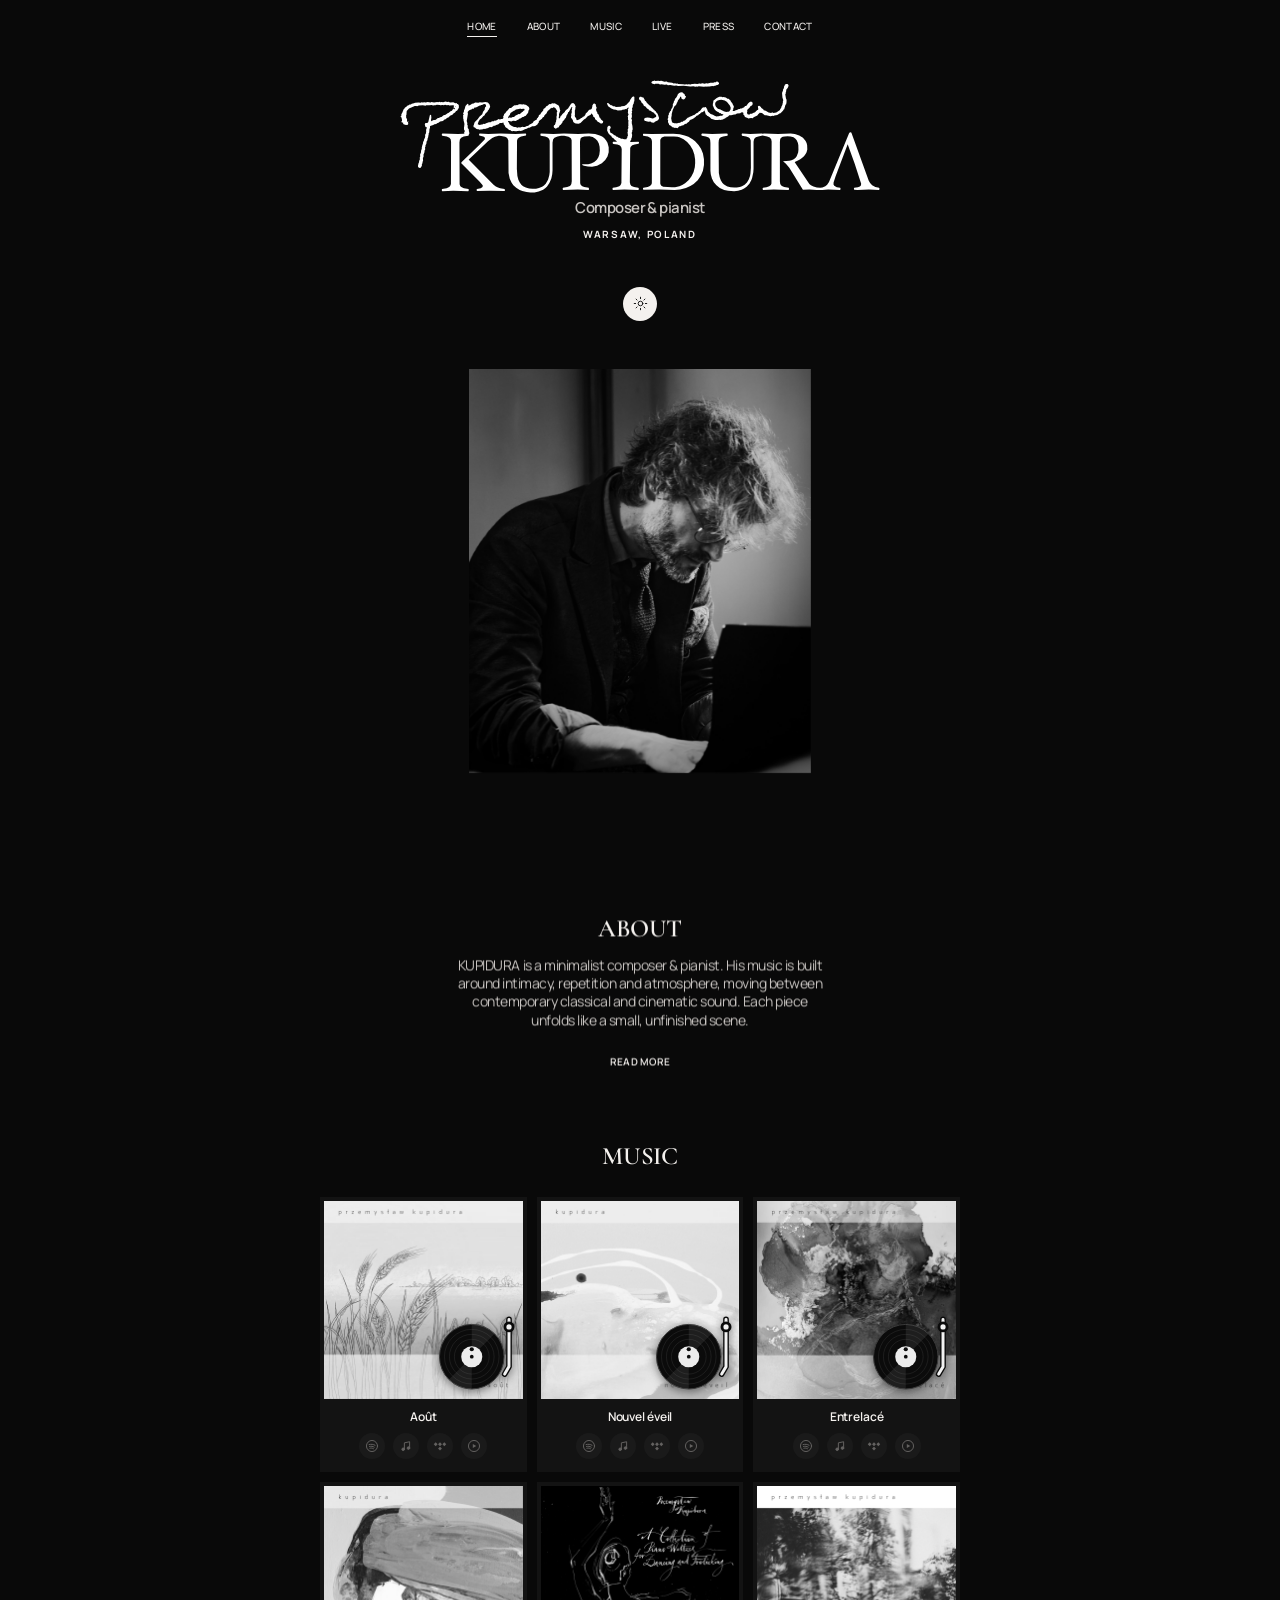
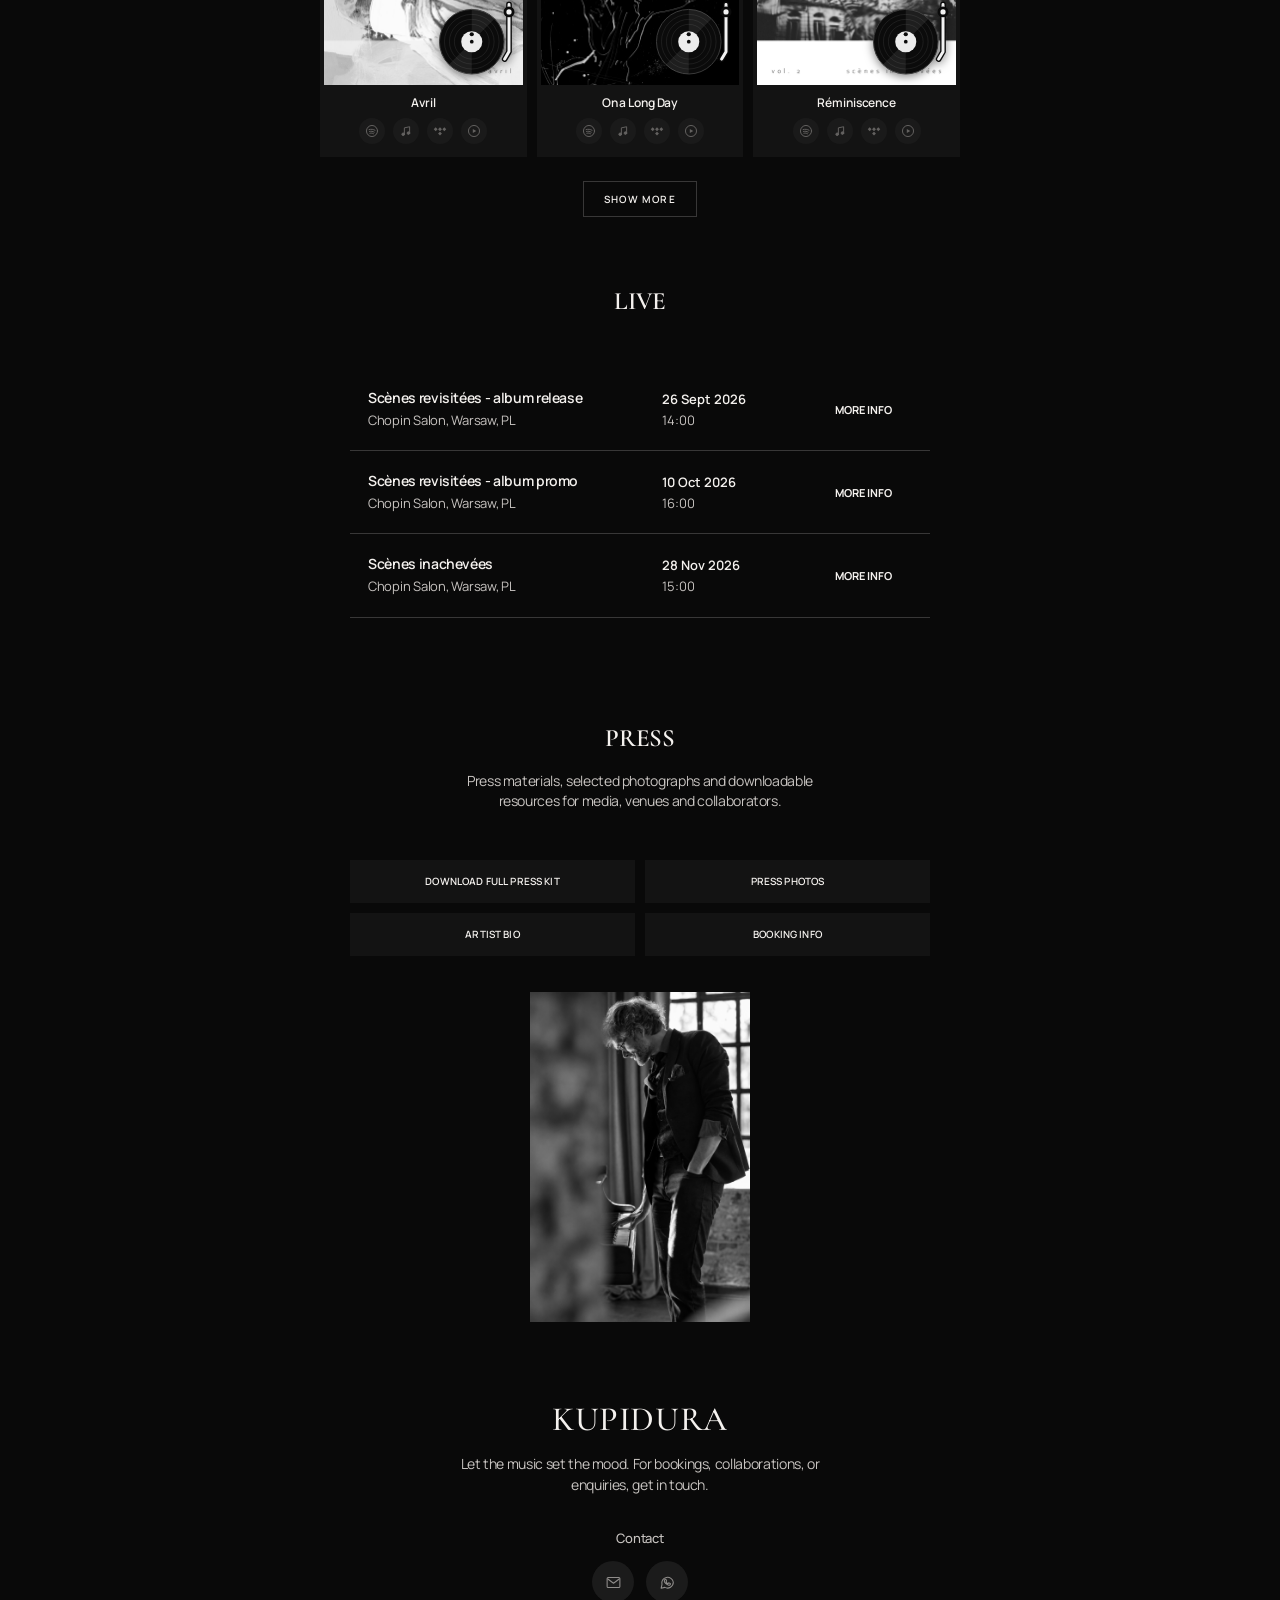
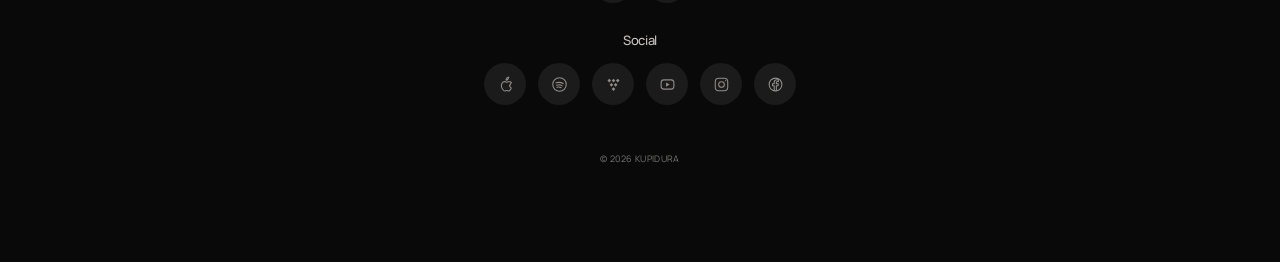
==== index.html @ c1d8cf8a "Update index.html" ====
<!doctype html>
<html lang="en" data-theme="dark">
  <head>
    <meta charset="utf-8">
    <meta name="viewport" content="width=device-width, initial-scale=1">
    <meta name="theme-color" content="#090909">
    <meta name="description" content="Przemysław Kupidura — composer and pianist based in Warsaw, Poland.">
    <title>KUPIDURA — Composer &amp; Pianist</title>
    <link rel="preconnect" href="https://fonts.googleapis.com">
    <link rel="preconnect" href="https://fonts.gstatic.com" crossorigin>
    <link href="https://fonts.googleapis.com/css2?family=Cormorant+Garamond:wght@400;500;600&family=Manrope:wght@300;400;500;600;700&display=swap" rel="stylesheet">
    <script>
      document.documentElement.classList.add("js");
      try {
        var savedTheme = localStorage.getItem("kupidura-theme");
        if (savedTheme === "light" || savedTheme === "dark") {
          document.documentElement.dataset.theme = savedTheme;
        }
      } catch (error) {}
    </script>
    <link rel="stylesheet" href="styles.css">
    <script src="script.js" defer></script>
  </head>
  <body>
    <a class="skip-link" href="#main">Skip to content</a>

    <header class="site-header">
      <nav class="main-nav" aria-label="Main navigation">
        <a class="nav-link" href="#home" aria-current="page">HOME</a>
        <a class="nav-link" href="about.html">ABOUT</a>
        <a class="nav-link" href="#music">MUSIC</a>
        <a class="nav-link" href="#live">LIVE</a>
        <a class="nav-link" href="#press">PRESS</a>
        <a class="nav-link" href="#contact">CONTACT</a>
      </nav>
    </header>

    <main id="main">
      <section class="hero" id="home" aria-labelledby="hero-title">
        <div class="hero-copy" data-scroll-motion="text">
          <h1 class="hero-wordmark" id="hero-title">
            <img src="assets/kupidura-logo.svg" alt="Przemysław Kupidura" width="1991" height="471">
          </h1>
          <p class="hero-role">Composer &amp; pianist</p>
          <p class="hero-location">WARSAW, POLAND</p>
        </div>

        <button class="theme-toggle" type="button" aria-label="Switch to light mode" data-scroll-motion="text">
          <span class="theme-icon" aria-hidden="true"></span>
        </button>

        <figure class="hero-photo" data-scroll-motion="photo">
          <img
            src="assets/kupidura-hero.jpg"
            alt="Przemysław Kupidura playing the piano"
            width="2711"
            height="4000"
            fetchpriority="high"
          >
        </figure>
      </section>

      <section class="about" id="about" aria-labelledby="about-title">
        <div class="about-copy" data-reveal data-scroll-motion="text">
          <h2 id="about-title">ABOUT</h2>
          <p class="about-summary">
            KUPIDURA is a minimalist composer &amp; pianist. His music is built around intimacy,
            repetition and atmosphere, moving between contemporary classical and cinematic sound.
            Each piece unfolds like a small, unfinished scene.
          </p>
          <a class="read-more" href="about.html">READ MORE</a>
        </div>
      </section>

      <section class="music" id="music" aria-labelledby="music-title">
        <div class="music-copy" data-reveal>
          <h2 id="music-title">MUSIC</h2>
          <ul class="track-grid" id="music-track-grid">
          <li class="track" data-audio="assets/music/aout.mp3">
            <button class="track-main" type="button" aria-label="Play: Août">
              <span class="track-cover">
                <img src="assets/music/covers/aout.jpg" alt="" width="800" height="800" loading="lazy" decoding="async">
                <span class="vinyl" aria-hidden="true"></span>
              </span>
              <span class="track-title">Août</span>
            </button>
            <div class="track-links">
              <a class="stream-link" data-platform="spotify" href="#" target="_blank" rel="noopener noreferrer" aria-label="Août on Spotify" title="Spotify"></a>
              <a class="stream-link" data-platform="apple-music" href="#" target="_blank" rel="noopener noreferrer" aria-label="Août on Apple Music" title="Apple Music"></a>
              <a class="stream-link" data-platform="tidal" href="#" target="_blank" rel="noopener noreferrer" aria-label="Août on TIDAL" title="TIDAL"></a>
              <a class="stream-link" data-platform="youtube-music" href="#" target="_blank" rel="noopener noreferrer" aria-label="Août on YouTube Music" title="YouTube Music"></a>
            </div>
          </li>
          <li class="track" data-audio="assets/music/nouvel-eveil.mp3">
            <button class="track-main" type="button" aria-label="Play: Nouvel éveil">
              <span class="track-cover">
                <img src="assets/music/covers/nouvel-eveil.jpg" alt="" width="800" height="800" loading="lazy" decoding="async">
                <span class="vinyl" aria-hidden="true"></span>
              </span>
              <span class="track-title">Nouvel éveil</span>
            </button>
            <div class="track-links">
              <a class="stream-link" data-platform="spotify" href="#" target="_blank" rel="noopener noreferrer" aria-label="Nouvel éveil on Spotify" title="Spotify"></a>
              <a class="stream-link" data-platform="apple-music" href="#" target="_blank" rel="noopener noreferrer" aria-label="Nouvel éveil on Apple Music" title="Apple Music"></a>
              <a class="stream-link" data-platform="tidal" href="#" target="_blank" rel="noopener noreferrer" aria-label="Nouvel éveil on TIDAL" title="TIDAL"></a>
              <a class="stream-link" data-platform="youtube-music" href="#" target="_blank" rel="noopener noreferrer" aria-label="Nouvel éveil on YouTube Music" title="YouTube Music"></a>
            </div>
          </li>
          <li class="track" data-audio="assets/music/entrelace.mp3">
            <button class="track-main" type="button" aria-label="Play: Entrelacé">
              <span class="track-cover">
                <img src="assets/music/covers/entrelace.jpg" alt="" width="800" height="800" loading="lazy" decoding="async">
                <span class="vinyl" aria-hidden="true"></span>
              </span>
              <span class="track-title">Entrelacé</span>
            </button>
            <div class="track-links">
              <a class="stream-link" data-platform="spotify" href="#" target="_blank" rel="noopener noreferrer" aria-label="Entrelacé on Spotify" title="Spotify"></a>
              <a class="stream-link" data-platform="apple-music" href="#" target="_blank" rel="noopener noreferrer" aria-label="Entrelacé on Apple Music" title="Apple Music"></a>
              <a class="stream-link" data-platform="tidal" href="#" target="_blank" rel="noopener noreferrer" aria-label="Entrelacé on TIDAL" title="TIDAL"></a>
              <a class="stream-link" data-platform="youtube-music" href="#" target="_blank" rel="noopener noreferrer" aria-label="Entrelacé on YouTube Music" title="YouTube Music"></a>
            </div>
          </li>
          <li class="track" data-audio="assets/music/avril.mp3">
            <button class="track-main" type="button" aria-label="Play: Avril">
              <span class="track-cover">
                <img src="assets/music/covers/avril.jpg" alt="" width="800" height="800" loading="lazy" decoding="async">
                <span class="vinyl" aria-hidden="true"></span>
              </span>
              <span class="track-title">Avril</span>
            </button>
            <div class="track-links">
              <a class="stream-link" data-platform="spotify" href="#" target="_blank" rel="noopener noreferrer" aria-label="Avril on Spotify" title="Spotify"></a>
              <a class="stream-link" data-platform="apple-music" href="#" target="_blank" rel="noopener noreferrer" aria-label="Avril on Apple Music" title="Apple Music"></a>
              <a class="stream-link" data-platform="tidal" href="#" target="_blank" rel="noopener noreferrer" aria-label="Avril on TIDAL" title="TIDAL"></a>
              <a class="stream-link" data-platform="youtube-music" href="#" target="_blank" rel="noopener noreferrer" aria-label="Avril on YouTube Music" title="YouTube Music"></a>
            </div>
          </li>
          <li class="track" data-audio="assets/music/on-a-long-day.mp3">
            <button class="track-main" type="button" aria-label="Play: On a Long Day">
              <span class="track-cover">
                <img src="assets/music/covers/on-a-long-day.jpg" alt="" width="800" height="800" loading="lazy" decoding="async">
                <span class="vinyl" aria-hidden="true"></span>
              </span>
              <span class="track-title">On a Long Day</span>
            </button>
            <div class="track-links">
              <a class="stream-link" data-platform="spotify" href="#" target="_blank" rel="noopener noreferrer" aria-label="On a Long Day on Spotify" title="Spotify"></a>
              <a class="stream-link" data-platform="apple-music" href="#" target="_blank" rel="noopener noreferrer" aria-label="On a Long Day on Apple Music" title="Apple Music"></a>
              <a class="stream-link" data-platform="tidal" href="#" target="_blank" rel="noopener noreferrer" aria-label="On a Long Day on TIDAL" title="TIDAL"></a>
              <a class="stream-link" data-platform="youtube-music" href="#" target="_blank" rel="noopener noreferrer" aria-label="On a Long Day on YouTube Music" title="YouTube Music"></a>
            </div>
          </li>
          <li class="track" data-audio="assets/music/reminiscence.mp3">
            <button class="track-main" type="button" aria-label="Play: Réminiscence">
              <span class="track-cover">
                <img src="assets/music/covers/reminiscence.jpg" alt="" width="800" height="800" loading="lazy" decoding="async">
                <span class="vinyl" aria-hidden="true"></span>
              </span>
              <span class="track-title">Réminiscence</span>
            </button>
            <div class="track-links">
              <a class="stream-link" data-platform="spotify" href="#" target="_blank" rel="noopener noreferrer" aria-label="Réminiscence on Spotify" title="Spotify"></a>
              <a class="stream-link" data-platform="apple-music" href="#" target="_blank" rel="noopener noreferrer" aria-label="Réminiscence on Apple Music" title="Apple Music"></a>
              <a class="stream-link" data-platform="tidal" href="#" target="_blank" rel="noopener noreferrer" aria-label="Réminiscence on TIDAL" title="TIDAL"></a>
              <a class="stream-link" data-platform="youtube-music" href="#" target="_blank" rel="noopener noreferrer" aria-label="Réminiscence on YouTube Music" title="YouTube Music"></a>
            </div>
          </li>
          </ul>
          <button class="load-more" type="button" aria-controls="more-tracks">SHOW MORE</button>
          <ul class="track-grid track-grid--extra" id="more-tracks" hidden>
          <li class="track-item">
            <span class="track-category">Ambient</span>
            <div class="track" data-audio="assets/music/infra-structura-9.mp3">
              <button class="track-main" type="button" aria-label="Play: infra structura #9">
                <span class="track-cover">
                  <img src="assets/music/covers/infra-structura-9.jpg" alt="" width="800" height="800" loading="lazy" decoding="async">
                  <span class="vinyl" aria-hidden="true"></span>
                </span>
                <span class="track-title">infra structura #9</span>
              </button>
              <div class="track-links">
                <a class="stream-link" data-platform="spotify" href="#" target="_blank" rel="noopener noreferrer" aria-label="infra structura #9 on Spotify" title="Spotify"></a>
                <a class="stream-link" data-platform="apple-music" href="#" target="_blank" rel="noopener noreferrer" aria-label="infra structura #9 on Apple Music" title="Apple Music"></a>
                <a class="stream-link" data-platform="tidal" href="#" target="_blank" rel="noopener noreferrer" aria-label="infra structura #9 on TIDAL" title="TIDAL"></a>
                <a class="stream-link" data-platform="youtube-music" href="#" target="_blank" rel="noopener noreferrer" aria-label="infra structura #9 on YouTube Music" title="YouTube Music"></a>
              </div>
            </div>
          </li>
          <li class="track-item">
            <span class="track-category">Collaboration</span>
            <div class="track" data-audio="assets/music/verglas.mp3">
              <button class="track-main" type="button" aria-label="Play: Verglas">
                <span class="track-cover">
                  <img src="assets/music/covers/verglas.png" alt="" width="800" height="800" loading="lazy" decoding="async">
                  <span class="vinyl" aria-hidden="true"></span>
                </span>
                <span class="track-title">Verglas</span>
                <span class="track-credit">with Magdalena Este</span>
              </button>
              <div class="track-links">
                <a class="stream-link" data-platform="spotify" href="#" target="_blank" rel="noopener noreferrer" aria-label="Verglas on Spotify" title="Spotify"></a>
                <a class="stream-link" data-platform="apple-music" href="#" target="_blank" rel="noopener noreferrer" aria-label="Verglas on Apple Music" title="Apple Music"></a>
                <a class="stream-link" data-platform="tidal" href="#" target="_blank" rel="noopener noreferrer" aria-label="Verglas on TIDAL" title="TIDAL"></a>
                <a class="stream-link" data-platform="youtube-music" href="#" target="_blank" rel="noopener noreferrer" aria-label="Verglas on YouTube Music" title="YouTube Music"></a>
              </div>
            </div>
          </li>
          <li class="track-item">
            <span class="track-category">Song</span>
            <div class="track" data-audio="assets/music/koniec-dnia.mp3">
              <button class="track-main" type="button" aria-label="Play: Koniec dnia">
                <span class="track-cover">
                  <img src="assets/music/covers/koniec-dnia.png" alt="" width="800" height="800" loading="lazy" decoding="async">
                  <span class="vinyl" aria-hidden="true"></span>
                </span>
                <span class="track-title">Koniec dnia</span>
              </button>
              <div class="track-links">
                <a class="stream-link" data-platform="spotify" href="#" target="_blank" rel="noopener noreferrer" aria-label="Koniec dnia on Spotify" title="Spotify"></a>
                <a class="stream-link" data-platform="apple-music" href="#" target="_blank" rel="noopener noreferrer" aria-label="Koniec dnia on Apple Music" title="Apple Music"></a>
                <a class="stream-link" data-platform="tidal" href="#" target="_blank" rel="noopener noreferrer" aria-label="Koniec dnia on TIDAL" title="TIDAL"></a>
                <a class="stream-link" data-platform="youtube-music" href="#" target="_blank" rel="noopener noreferrer" aria-label="Koniec dnia on YouTube Music" title="YouTube Music"></a>
              </div>
            </div>
          </li>
          </ul>
        </div>
      </section>

      <section class="live-section" id="live" aria-labelledby="live-title">
        <div class="section-panel live-panel">
          <h2 class="section-title" id="live-title" data-reveal>LIVE</h2>
          <div class="event-list"></div>
        </div>
      </section>

      <section class="press-section" id="press" aria-labelledby="press-title">
        <div class="section-panel press-panel">
          <h2 class="section-title" id="press-title" data-reveal>PRESS</h2>
          <p class="press-intro" data-reveal>
            Press materials, selected photographs and downloadable resources for media, venues and collaborators.
          </p>
          <div class="press-actions" data-reveal>
            <a class="press-action" href="#" aria-disabled="true" data-inert-link>DOWNLOAD FULL PRESS KIT</a>
            <a class="press-action" href="#" aria-disabled="true" data-inert-link>PRESS PHOTOS</a>
            <a class="press-action" href="#" aria-disabled="true" data-inert-link>ARTIST BIO</a>
            <a class="press-action" href="#" aria-disabled="true" data-inert-link>BOOKING INFO</a>
          </div>
          <figure class="press-photo" data-reveal>
            <img
              src="assets/press/kupidura-press-end-2026-10-06-1001.png"
              alt="Kupidura at the piano"
              width="1024"
              height="1536"
              loading="lazy"
              decoding="async"
            >
          </figure>
        </div>
      </section>

      <div class="announcement" role="status" aria-live="polite" hidden></div>
    </main>
    <footer class="site-footer" id="contact" aria-labelledby="footer-name">
      <h2 id="footer-name">KUPIDURA</h2>
      <p class="footer-intro">
        Let the music set the mood. For bookings, collaborations, or enquiries, get in touch.
      </p>

      <div class="footer-link-group">
        <h3>Contact</h3>
        <div class="about-link-row">
          <a class="profile-link" href="#" aria-label="Email — address to be added" title="Email" aria-disabled="true" data-inert-link>
            <svg viewBox="0 0 24 24" fill="none" stroke="currentColor" stroke-width="1.5" stroke-linecap="round" stroke-linejoin="round" aria-hidden="true">
              <rect x="3" y="5" width="18" height="14" rx="1.5"></rect><path d="m4 7 8 6 8-6"></path>
            </svg>
          </a>
          <a class="profile-link" href="#" aria-label="WhatsApp — number to be added" title="WhatsApp" aria-disabled="true" data-inert-link>
            <svg viewBox="0 0 24 24" fill="none" stroke="currentColor" stroke-width="1.5" stroke-linecap="round" stroke-linejoin="round" aria-hidden="true">
              <path d="M20.2 11.7a8.2 8.2 0 0 1-12 7.2L3 20l1.2-4.9a8.2 8.2 0 1 1 16-3.4Z"></path><path d="M8.2 8.1c.2-.5.5-.6.8-.6h.5c.2 0 .4.1.5.4l.7 1.6c.1.2.1.4-.1.6l-.5.7c-.2.2-.2.4 0 .7.5.8 1.2 1.5 2 2 .3.2.5.2.7 0l.8-.9c.2-.2.4-.2.6-.1l1.6.8c.3.1.4.3.4.5-.1.5-.3 1.1-.7 1.4-.5.5-1.2.7-1.9.6-1.1-.2-2.5-.9-3.9-2.1-1.2-1.1-2-2.4-2.2-3.5-.2-.8.1-1.6.7-2.1Z"></path>
            </svg>
          </a>
        </div>
      </div>

      <div class="footer-link-group footer-social-group">
        <h3>Social</h3>
        <div class="about-link-row">
          <a class="profile-link" href="#" aria-label="Apple Music — link to be added" title="Apple Music" aria-disabled="true" data-inert-link>
            <svg viewBox="0 0 24 24" fill="none" stroke="currentColor" stroke-width="1.5" stroke-linecap="round" stroke-linejoin="round" aria-hidden="true">
              <path d="M15.4 4.4c.7-.8 1.2-1.8 1.1-2.9-1 .1-2 .7-2.7 1.5-.6.7-1.2 1.8-1 2.8 1 .1 2-.5 2.6-1.4Z"></path><path d="M18.6 12.8c0-2.1 1.7-3.1 1.8-3.2-1-1.5-2.6-1.7-3.2-1.7-1.4-.1-2.7.8-3.4.8s-1.8-.8-3-.8c-1.5 0-2.9.9-3.7 2.2-1.6 2.7-.4 6.8 1.1 9 .7 1 1.5 2.1 2.6 2.1 1 0 1.4-.7 2.8-.7s1.8.7 2.9.7 1.8-1 2.5-2c.8-1.1 1.1-2.2 1.1-2.2s-2.5-1-2.5-4.2Z"></path>
            </svg>
          </a>
          <a class="profile-link" href="#" aria-label="Spotify — link to be added" title="Spotify" aria-disabled="true" data-inert-link>
            <svg viewBox="0 0 24 24" fill="none" stroke="currentColor" stroke-width="1.5" stroke-linecap="round" aria-hidden="true">
              <circle cx="12" cy="12" r="9.5"></circle><path d="M7 9.6c3.6-1 7.2-.7 10.2 1.1M7.7 12.9c2.9-.8 5.6-.5 8.1 1M8.4 15.9c2.1-.6 4.2-.4 6.1.7"></path>
            </svg>
          </a>
          <a class="profile-link" href="#" aria-label="Tidal — link to be added" title="Tidal" aria-disabled="true" data-inert-link>
            <svg viewBox="0 0 24 24" fill="currentColor" aria-hidden="true">
              <path d="m6 4 2.5 2.5L6 9 3.5 6.5 6 4Zm6 0 2.5 2.5L12 9 9.5 6.5 12 4Zm6 0 2.5 2.5L18 9l-2.5-2.5L18 4ZM9 10l2.5 2.5L9 15l-2.5-2.5L9 10Zm6 0 2.5 2.5L15 15l-2.5-2.5L15 10Zm-3 6 2.5 2.5L12 21l-2.5-2.5L12 16Z"></path>
            </svg>
          </a>
          <a class="profile-link" href="#" aria-label="YouTube — link to be added" title="YouTube" aria-disabled="true" data-inert-link>
            <svg viewBox="0 0 24 24" fill="none" stroke="currentColor" stroke-width="1.5" stroke-linecap="round" stroke-linejoin="round" aria-hidden="true">
              <rect x="3" y="5.5" width="18" height="13" rx="4"></rect><path d="m10 9 5 3-5 3V9Z" fill="currentColor" stroke="none"></path>
            </svg>
          </a>
          <a class="profile-link" href="#" aria-label="Instagram — link to be added" title="Instagram" aria-disabled="true" data-inert-link>
            <svg viewBox="0 0 24 24" fill="none" stroke="currentColor" stroke-width="1.5" stroke-linecap="round" stroke-linejoin="round" aria-hidden="true">
              <rect x="3.2" y="3.2" width="17.6" height="17.6" rx="5"></rect><circle cx="12" cy="12" r="4"></circle><circle cx="17.8" cy="6.6" r=".8" fill="currentColor" stroke="none"></circle>
            </svg>
          </a>
          <a class="profile-link" href="#" aria-label="Facebook — link to be added" title="Facebook" aria-disabled="true" data-inert-link>
            <svg viewBox="0 0 24 24" fill="none" stroke="currentColor" stroke-width="1.5" stroke-linecap="round" stroke-linejoin="round" aria-hidden="true">
              <circle cx="12" cy="12" r="9"></circle><path d="M13.2 20.8v-7h2.4l.4-2.8h-2.8V9.2c0-.8.3-1.4 1.4-1.4h1.5V5.3c-.3 0-1.2-.1-2.2-.1-2.2 0-3.7 1.3-3.7 3.8V11H7.8v2.8h2.4v7"></path>
            </svg>
          </a>
        </div>
      </div>
      <p class="footer-copyright">© 2026 KUPIDURA</p>
    </footer>
  </body>
</html>
---- styles.css ----
:root {
  color-scheme: dark;
  --page-bg: #090909;
  --page-ink: #f4f1ee;
  --page-muted: #c8c4c1;
  --control-bg: #f4f1ee;
  --control-ink: #111111;
  --hairline: rgba(244, 241, 238, 0.2);
  --logo-filter: invert(1);
  --ease-out: cubic-bezier(0.22, 1, 0.36, 1);
  --tile-bg: #131313;
  --tile-glow: rgba(255, 255, 255, 0.11);
  --tile-cover-bg: #1d1d1d;
  --chip-bg: #232323;
  --chip-ink: #c4c0bd;
}

:root[data-theme="light"] {
  color-scheme: light;
  --page-bg: #ffffff;
  --page-ink: #111111;
  --page-muted: #4c4a48;
  --control-bg: #f1f1f1;
  --control-ink: #111111;
  --hairline: rgba(17, 17, 17, 0.18);
  --logo-filter: none;
  --tile-bg: #f1f1f1;
  --tile-glow: rgba(0, 0, 0, 0.08);
  --tile-cover-bg: #e4e4e4;
  --chip-bg: #dedede;
  --chip-ink: #3f3d3b;
}

* {
  box-sizing: border-box;
}

html {
  scroll-behavior: auto;
  background: var(--page-bg);
  view-transition-name: root;
}

body {
  min-width: 320px;
  margin: 0;
  background: var(--page-bg);
  color: var(--page-ink);
  font-family: "Manrope", Arial, sans-serif;
  -webkit-font-smoothing: antialiased;
  text-rendering: optimizeLegibility;
  transition: background-color 450ms ease, color 450ms ease;
}

button,
a {
  color: inherit;
  font: inherit;
}

button {
  -webkit-tap-highlight-color: transparent;
}

::selection {
  background: var(--page-ink);
  color: var(--page-bg);
}

.skip-link {
  position: absolute;
  z-index: 20;
  top: 12px;
  left: 12px;
  padding: 10px 14px;
  transform: translateY(-160%);
  background: var(--page-ink);
  color: var(--page-bg);
  font-size: 12px;
}

.skip-link:focus {
  transform: translateY(0);
}

.site-header {
  position: sticky;
  z-index: 20;
  top: 0;
  width: 100%;
  padding: 17px 24px 0;
  background: var(--page-bg);
}

.main-nav {
  display: flex;
  justify-content: center;
  align-items: center;
  flex-wrap: wrap;
  gap: clamp(16px, 2.35vw, 30px);
  min-height: 20px;
}

.nav-link {
  position: relative;
  padding: 2px 0 4px;
  color: var(--page-ink);
  font-size: 10px;
  font-weight: 500;
  letter-spacing: 0.035em;
  line-height: 1.4;
  text-decoration: none;
  transition: opacity 250ms ease;
}

.nav-link::after {
  position: absolute;
  right: 0;
  bottom: 0;
  left: 0;
  height: 1px;
  transform: scaleX(0);
  transform-origin: left;
  background: currentColor;
  content: "";
  transition: transform 300ms var(--ease-out);
}

.nav-link:hover,
.nav-link:focus-visible {
  opacity: 0.72;
}

.nav-link:hover::after,
.nav-link:focus-visible::after,
.nav-link[aria-current="page"]::after {
  transform: scaleX(1);
}

.nav-link--future {
  opacity: 0.95;
}

.hero {
  min-height: calc(100svh - 64px);
  padding: 0 24px 42px;
  overflow-x: clip;
  text-align: center;
}

.hero-copy {
  width: min(100%, 560px);
  margin: clamp(28px, 4.8vh, 43px) auto 0;
}

.hero-wordmark {
  width: min(100%, 480px);
  margin: 0 auto;
  line-height: 0;
}

.hero-wordmark img {
  display: block;
  width: 100%;
  height: auto;
  filter: var(--logo-filter);
  transition: filter 450ms ease;
}

.hero-role {
  margin: 5px 0 0;
  color: var(--page-muted);
  font-size: 15px;
  font-weight: 600;
  letter-spacing: -0.035em;
  line-height: 1.35;
}

.hero-location {
  margin: 8px 0 0;
  color: var(--page-ink);
  font-size: 10px;
  font-weight: 700;
  letter-spacing: 0.17em;
  line-height: 1.4;
}

.theme-toggle {
  display: grid;
  width: 34px;
  height: 34px;
  place-items: center;
  margin: 46px auto 0;
  padding: 0;
  border: 0;
  border-radius: 50%;
  background: var(--control-bg);
  color: var(--control-ink);
  cursor: pointer;
  transition: background-color 450ms ease, color 450ms ease, transform 250ms ease;
}

.theme-toggle:hover {
  transform: rotate(-8deg) scale(1.08);
}

.theme-toggle:focus-visible,
.read-more:focus-visible,
.nav-link:focus-visible {
  outline: 2px solid currentColor;
  outline-offset: 5px;
}

.theme-icon,
.theme-icon svg {
  display: block;
  width: 15px;
  height: 15px;
}

.hero-photo {
  position: relative;
  left: 50%;
  width: min(32vw, 380px);
  aspect-ratio: 0.94;
  margin: 48px 0 0;
  overflow: hidden;
  background: #252525;
  clip-path: inset(0 0 0 10%);
  transform: translateX(-55%);
}

.hero-photo img {
  display: block;
  width: 100%;
  height: 100%;
  object-fit: cover;
  object-position: 50% 100%;
  transform: scale(1.17);
}

.js [data-scroll-motion] {
  translate: 0 var(--scroll-motion-y, 0px);
  will-change: translate;
}

.about {
  padding: 0 24px clamp(60px, 8vh, 90px);
  text-align: center;
}

.about-copy {
  width: min(100%, 370px);
  margin: 0 auto;
}

.about-copy h2 {
  margin: 0 0 15px;
  color: var(--page-ink);
  font-family: "Cormorant Garamond", Georgia, serif;
  font-size: 25px;
  font-weight: 600;
  letter-spacing: -0.015em;
  line-height: 1;
}

.about-summary {
  margin: 0;
  color: var(--page-muted);
  font-size: 14px;
  font-weight: 400;
  letter-spacing: -0.035em;
  line-height: 1.3;
}

.read-more {
  display: inline-block;
  margin: 22px 0 0;
  padding: 3px 0;
  border: 0;
  background: transparent;
  color: var(--page-ink);
  cursor: pointer;
  font-size: 10px;
  font-weight: 600;
  letter-spacing: 0.025em;
  line-height: 1.5;
  text-decoration: none;
  transition: opacity 250ms ease;
}

.read-more:hover {
  opacity: 0.62;
}

/* ---------- MUSIC ---------- */
.about,
.music {
  scroll-margin-top: clamp(32px, 8vh, 64px);
}

/* ---------- ABOUT page ---------- */
.about-page {
  width: min(100%, 1160px);
  margin: 0 auto;
  padding: clamp(42px, 7vh, 76px) 24px clamp(72px, 10vh, 112px);
  text-align: center;
}

.about-page-photo {
  overflow: hidden;
  margin: 0 auto;
  background: #202020;
}

.about-page-photo img {
  display: block;
  width: 100%;
  height: 100%;
  object-fit: cover;
  filter: grayscale(1);
}

.about-page-photo--top {
  width: min(100%, 360px);
  aspect-ratio: 2 / 3;
}

.about-page-copy {
  width: min(100%, 660px);
  margin: clamp(36px, 6vh, 58px) auto 0;
}

.about-page-copy h1 {
  margin: 0;
  color: var(--page-ink);
  font-family: "Cormorant Garamond", Georgia, serif;
  font-size: clamp(34px, 5vw, 48px);
  font-weight: 500;
  letter-spacing: 0.025em;
  line-height: 1;
}

.about-page-copy p {
  width: min(100%, 570px);
  margin: 22px auto 0;
  color: var(--page-muted);
  font-size: 15px;
  font-weight: 400;
  letter-spacing: -0.02em;
  line-height: 1.7;
}

.about-page-photo--bottom {
  width: min(100%, 940px);
  aspect-ratio: 3 / 2;
  margin: clamp(54px, 8vw, 92px) auto clamp(44px, 7vw, 72px);
}

.about-booking {
  width: min(100%, 560px);
  margin: 0 auto;
}

.about-availability {
  width: min(100%, 430px);
  margin: 0 auto;
  color: var(--page-muted);
  font-size: 14px;
  font-weight: 400;
  letter-spacing: -0.025em;
  line-height: 1.55;
}

.about-link-group h2 {
  margin: 34px 0 14px;
  color: var(--page-ink);
  font-size: 13px;
  font-weight: 500;
  letter-spacing: -0.02em;
  line-height: 1.4;
}

.about-link-row {
  display: flex;
  justify-content: center;
  flex-wrap: wrap;
  gap: 12px;
}

.profile-link {
  display: grid;
  width: 42px;
  height: 42px;
  place-items: center;
  border: 1px solid transparent;
  border-radius: 50%;
  background: var(--chip-bg);
  color: var(--chip-ink);
  text-decoration: none;
  transition: background-color 250ms ease, color 250ms ease, transform 250ms ease;
}

.profile-link svg {
  display: block;
  width: 17px;
  height: 17px;
  overflow: visible;
}

.profile-link:hover,
.profile-link:focus-visible {
  transform: translateY(-1px);
  background: var(--page-ink);
  color: var(--page-bg);
}

.profile-link:focus-visible {
  outline: 2px solid currentColor;
  outline-offset: 3px;
}

.profile-link[aria-disabled="true"] {
  cursor: default;
  opacity: 0.72;
}

.profile-link[aria-disabled="true"]:hover {
  transform: none;
  background: var(--chip-bg);
  color: var(--chip-ink);
}

.music {
  padding: 0 24px clamp(60px, 8vh, 90px);
  text-align: center;
}

.music-copy {
  width: min(100%, 640px);
  margin: 0 auto;
}

.music-copy h2 {
  margin: 0 0 28px;
  color: var(--page-ink);
  font-family: "Cormorant Garamond", Georgia, serif;
  font-size: 25px;
  font-weight: 600;
  letter-spacing: -0.015em;
  line-height: 1;
}

.track-grid {
  display: grid;
  grid-template-columns: repeat(3, minmax(0, 1fr));
  gap: 10px;
  margin: 0;
  padding: 0;
  list-style: none;
}

.track {
  position: relative;
  display: flex;
  flex-direction: column;
  background: var(--tile-bg);
}

.track-grid[hidden],
.load-more[hidden] {
  display: none !important;
}

.track-grid--extra {
  margin-top: 42px;
}

.track::after {
  position: absolute;
  inset: 0;
  background: linear-gradient(to bottom, transparent 58%, var(--tile-glow));
  content: "";
  opacity: 0;
  pointer-events: none;
  transition: opacity 450ms ease;
}

.track-main {
  position: relative;
  z-index: 1;
  display: block;
  width: 100%;
  margin: 0;
  padding: 4px 4px 0;
  border: 0;
  background: transparent;
  color: var(--page-ink);
  cursor: pointer;
  text-align: center;
  -webkit-tap-highlight-color: transparent;
}

.track-main:focus-visible {
  outline: 2px solid currentColor;
  outline-offset: -2px;
}

.track-cover {
  position: relative;
  display: block;
  aspect-ratio: 1;
  overflow: hidden;
  background: var(--tile-cover-bg);
}

.track-cover img {
  display: block;
  width: 100%;
  height: 100%;
  object-fit: cover;
  filter: grayscale(1);
  transition: filter 550ms ease;
}

.track-title {
  display: block;
  padding: 10px 6px 8px;
  font-size: 12px;
  font-weight: 600;
  letter-spacing: -0.01em;
  line-height: 1.3;
}

.track-credit {
  display: block;
  padding: 0 6px 9px;
  color: var(--page-muted);
  font-size: 10px;
  font-weight: 400;
  letter-spacing: 0;
  line-height: 1.35;
}

.track-item {
  min-width: 0;
}

.track-category {
  display: block;
  margin: 0 0 8px;
  color: var(--page-ink);
  font: inherit;
  text-align: center;
}

.load-more {
  display: inline-block;
  margin-top: 24px;
  padding: 10px 20px;
  border: 1px solid var(--hairline);
  background: transparent;
  color: var(--page-ink);
  cursor: pointer;
  font-size: 10px;
  font-weight: 600;
  letter-spacing: 0.12em;
  transition: background-color 250ms ease, color 250ms ease, border-color 250ms ease;
}

.load-more:hover,
.load-more:focus-visible {
  border-color: var(--page-ink);
  background: var(--page-ink);
  color: var(--page-bg);
}

.load-more:focus-visible {
  outline: 2px solid var(--page-ink);
  outline-offset: 3px;
}

.track-links {
  position: relative;
  z-index: 1;
  display: flex;
  justify-content: center;
  gap: 8px;
  padding: 0 0 13px;
}

.stream-link {
  display: grid;
  width: 26px;
  height: 26px;
  place-items: center;
  border-radius: 50%;
  background: var(--chip-bg);
  color: var(--chip-ink);
  text-decoration: none;
  transition: background-color 250ms ease, color 250ms ease, transform 250ms ease;
}

.stream-link::before {
  width: 14px;
  height: 14px;
  background: currentColor;
  content: "";
  -webkit-mask-position: center;
  mask-position: center;
  -webkit-mask-repeat: no-repeat;
  mask-repeat: no-repeat;
  -webkit-mask-size: contain;
  mask-size: contain;
}

.stream-link[data-platform="spotify"]::before {
  -webkit-mask-image: url("data:image/svg+xml,%3Csvg xmlns='http://www.w3.org/2000/svg' viewBox='0 0 24 24' fill='none' stroke='black' stroke-width='1.7' stroke-linecap='round'%3E%3Ccircle cx='12' cy='12' r='9.5'/%3E%3Cpath d='M7 9.6c3.6-1 7.2-.7 10.2 1.1M7.7 12.9c2.9-.8 5.6-.5 8.1 1M8.4 15.9c2.1-.6 4.2-.4 6.1.7'/%3E%3C/svg%3E");
  mask-image: url("data:image/svg+xml,%3Csvg xmlns='http://www.w3.org/2000/svg' viewBox='0 0 24 24' fill='none' stroke='black' stroke-width='1.7' stroke-linecap='round'%3E%3Ccircle cx='12' cy='12' r='9.5'/%3E%3Cpath d='M7 9.6c3.6-1 7.2-.7 10.2 1.1M7.7 12.9c2.9-.8 5.6-.5 8.1 1M8.4 15.9c2.1-.6 4.2-.4 6.1.7'/%3E%3C/svg%3E");
}

.stream-link[data-platform="apple-music"]::before {
  -webkit-mask-image: url("data:image/svg+xml,%3Csvg xmlns='http://www.w3.org/2000/svg' viewBox='0 0 24 24' fill='black' stroke='black' stroke-width='1.7' stroke-linecap='round' stroke-linejoin='round'%3E%3Cpath fill='none' d='M9.2 17.4V6.6l9-1.9v10.8'/%3E%3Ccircle cx='7.2' cy='17.6' r='2.2'/%3E%3Ccircle cx='16.2' cy='15.6' r='2.2'/%3E%3C/svg%3E");
  mask-image: url("data:image/svg+xml,%3Csvg xmlns='http://www.w3.org/2000/svg' viewBox='0 0 24 24' fill='black' stroke='black' stroke-width='1.7' stroke-linecap='round' stroke-linejoin='round'%3E%3Cpath fill='none' d='M9.2 17.4V6.6l9-1.9v10.8'/%3E%3Ccircle cx='7.2' cy='17.6' r='2.2'/%3E%3Ccircle cx='16.2' cy='15.6' r='2.2'/%3E%3C/svg%3E");
}

.stream-link[data-platform="tidal"]::before {
  -webkit-mask-image: url("data:image/svg+xml,%3Csvg xmlns='http://www.w3.org/2000/svg' viewBox='0 0 24 24' fill='black'%3E%3Cpath d='M4.6 5.7L7.8999999999999995 9L4.6 12.3L1.2999999999999998 9ZM12 5.7L15.3 9L12 12.3L8.7 9ZM19.4 5.7L22.7 9L19.4 12.3L16.099999999999998 9ZM12 13.099999999999998L15.3 16.4L12 19.7L8.7 16.4Z'/%3E%3C/svg%3E");
  mask-image: url("data:image/svg+xml,%3Csvg xmlns='http://www.w3.org/2000/svg' viewBox='0 0 24 24' fill='black'%3E%3Cpath d='M4.6 5.7L7.8999999999999995 9L4.6 12.3L1.2999999999999998 9ZM12 5.7L15.3 9L12 12.3L8.7 9ZM19.4 5.7L22.7 9L19.4 12.3L16.099999999999998 9ZM12 13.099999999999998L15.3 16.4L12 19.7L8.7 16.4Z'/%3E%3C/svg%3E");
}

.stream-link[data-platform="youtube-music"]::before {
  -webkit-mask-image: url("data:image/svg+xml,%3Csvg xmlns='http://www.w3.org/2000/svg' viewBox='0 0 24 24' fill='none' stroke='black' stroke-width='1.7'%3E%3Ccircle cx='12' cy='12' r='9.5'/%3E%3Cpath fill='black' stroke='none' d='M10 8.4v7.2l6-3.6z'/%3E%3C/svg%3E");
  mask-image: url("data:image/svg+xml,%3Csvg xmlns='http://www.w3.org/2000/svg' viewBox='0 0 24 24' fill='none' stroke='black' stroke-width='1.7'%3E%3Ccircle cx='12' cy='12' r='9.5'/%3E%3Cpath fill='black' stroke='none' d='M10 8.4v7.2l6-3.6z'/%3E%3C/svg%3E");
}

.stream-link:hover,
.stream-link:focus-visible {
  background: var(--page-ink);
  color: var(--page-bg);
  transform: translateY(-1px);
}

.stream-link:focus-visible {
  outline: 2px solid currentColor;
  outline-offset: 3px;
}

/* Linki jeszcze bez adresu (href="#"): przygaszone i nieaktywne. */
.stream-link[href="#"] {
  opacity: 0.45;
  cursor: default;
}

.stream-link[href="#"]:hover {
  background: var(--chip-bg);
  color: var(--chip-ink);
  transform: none;
}

/* Gramofon: plyta + ramie */
.vinyl {
  position: absolute;
  right: 3%;
  bottom: 4%;
  width: 40%;
  aspect-ratio: 1;
  filter: drop-shadow(0 2px 5px rgba(0, 0, 0, 0.5));
  pointer-events: none;
}

.vinyl svg {
  display: block;
  width: 100%;
  height: 100%;
  overflow: visible;
}

.vinyl-disc {
  transform-box: view-box;
  transform-origin: 28px 36px;
  animation: vinyl-spin 2.4s linear infinite;
  animation-play-state: paused;
}

.vinyl-arm {
  transform-box: view-box;
  transform-origin: 58px 12px;
  transition: transform 700ms var(--ease-out);
}

.track.is-playing .vinyl-disc {
  animation-play-state: running;
}

.track.is-playing .vinyl-arm {
  transform: rotate(24deg);
}

@keyframes vinyl-spin {
  to { transform: rotate(360deg); }
}

@media (hover: hover) {
  .track:hover::after {
    opacity: 1;
  }

  .track:hover .track-cover img,
  .track.is-playing .track-cover img {
    filter: grayscale(0);
  }
}

/* Dotyk nie ma hovera: gra = kolor. */
@media (hover: none) {
  .track.is-playing .track-cover img {
    filter: grayscale(0);
  }
}

.track:has(:focus-visible) .track-cover img {
  filter: grayscale(0);
}

@media (max-width: 560px) {
  .music {
    padding: 0 18px 64px;
  }

  .music-copy h2 {
    font-size: 24px;
  }

.track-grid {
    grid-template-columns: repeat(2, minmax(0, 1fr));
  }
}

.live-section,
.press-section,
.site-footer {
  scroll-margin-top: 64px;
}

.live-section {
  padding: 0 24px clamp(90px, 12vh, 130px);
  text-align: center;
}

.press-section {
  padding: 0 24px clamp(56px, 7vh, 76px);
  text-align: center;
}

.section-panel {
  width: min(100%, 580px);
  margin: 0 auto;
}

.section-title {
  margin: 0;
  color: var(--page-ink);
  font-family: "Cormorant Garamond", Georgia, serif;
  font-size: 25px;
  font-weight: 600;
  letter-spacing: -0.015em;
  line-height: 1;
}

.event-list {
  margin-top: 54px;
}

.live-event {
  display: grid;
  grid-template-columns: minmax(0, 1.85fr) minmax(112px, 0.9fr) minmax(88px, 0.65fr);
  gap: 18px;
  align-items: center;
  padding: 21px 18px;
  border-bottom: 1px solid var(--hairline);
  text-align: left;
}

.event-description h3 {
  margin: 0;
  color: var(--page-ink);
  font-size: 14px;
  font-weight: 600;
  letter-spacing: -0.025em;
  line-height: 1.35;
}

.event-description p {
  margin: 3px 0 0;
  color: var(--page-muted);
  font-size: 13px;
  font-weight: 400;
  letter-spacing: -0.02em;
  line-height: 1.4;
}

.event-schedule {
  display: flex;
  flex-direction: column;
  gap: 3px;
  color: var(--page-ink);
  font-size: 13px;
  font-weight: 600;
  line-height: 1.4;
}

.event-schedule span {
  color: var(--page-muted);
  font-weight: 400;
}

.event-more {
  justify-self: center;
  color: var(--page-ink);
  font-size: 11px;
  font-weight: 700;
  letter-spacing: -0.01em;
  text-decoration: none;
  transition: opacity 250ms ease;
}

.event-more:hover,
.event-more:focus-visible {
  opacity: 0.62;
}

.press-intro {
  width: min(100%, 390px);
  margin: 20px auto 0;
  color: var(--page-muted);
  font-size: 14px;
  font-weight: 400;
  letter-spacing: -0.025em;
  line-height: 1.45;
}

.press-actions {
  display: grid;
  grid-template-columns: repeat(2, minmax(0, 1fr));
  gap: 10px;
  margin: 49px auto 0;
}

.press-action {
  display: flex;
  min-height: 43px;
  justify-content: center;
  align-items: center;
  padding: 10px 14px;
  background: var(--tile-bg);
  color: var(--page-ink);
  font-size: 10px;
  font-weight: 600;
  letter-spacing: 0.015em;
  line-height: 1.25;
  text-align: center;
  text-decoration: none;
  transition: background-color 250ms ease, color 250ms ease;
}

.press-action[aria-disabled="true"] {
  cursor: default;
}

.press-action:not([aria-disabled="true"]):hover,
.press-action:not([aria-disabled="true"]):focus-visible {
  background: var(--page-ink);
  color: var(--page-bg);
}

.press-photo {
  width: min(100%, 220px);
  margin: 36px auto 0;
}

.press-photo img {
  display: block;
  width: 100%;
  height: auto;
  object-fit: contain;
  filter: grayscale(1);
}

.site-footer {
  padding: 0 24px 96px;
  text-align: center;
}

.site-footer > h2 {
  margin: 18px 0 0;
  color: var(--page-ink);
  font-family: "Cormorant Garamond", Georgia, serif;
  font-size: 34px;
  font-weight: 500;
  letter-spacing: 0.015em;
  line-height: 1;
}

.footer-intro {
  width: min(100%, 370px);
  margin: 16px auto 0;
  color: var(--page-muted);
  font-size: 14px;
  font-weight: 400;
  letter-spacing: -0.025em;
  line-height: 1.5;
}

.footer-link-group h3 {
  margin: 34px 0 14px;
  color: var(--page-muted);
  font-size: 13px;
  font-weight: 500;
  letter-spacing: -0.02em;
  line-height: 1.4;
}

.footer-social-group h3 {
  margin-top: 28px;
}

.footer-link-group .about-link-row {
  gap: 12px;
}

.footer-copyright {
  margin: 48px 0 0;
  color: var(--page-muted);
  font-size: 9px;
  font-weight: 400;
  letter-spacing: 0.04em;
  line-height: 1.4;
  opacity: 0.58;
}

@media (max-width: 700px) {
  .live-section {
    padding-right: 18px;
    padding-left: 18px;
  }

  .press-section {
    padding-right: 18px;
    padding-left: 18px;
  }

  .live-event {
    grid-template-columns: minmax(0, 1fr) auto;
    gap: 10px 14px;
    padding: 18px 4px;
  }

  .event-description h3 {
    font-size: 12px;
  }

  .event-description p,
  .event-schedule {
    font-size: 11px;
  }

  .event-more {
    grid-column: 1 / -1;
    justify-self: end;
  }

  .press-actions {
    gap: 8px;
    margin-top: 38px;
  }

  .press-action {
    min-height: 42px;
    padding: 9px 8px;
    font-size: 9px;
  }

  .site-footer {
    padding-right: 18px;
    padding-bottom: 76px;
    padding-left: 18px;
  }
}

.announcement {
  position: fixed;
  z-index: 10;
  right: 18px;
  bottom: 18px;
  max-width: calc(100vw - 36px);
  padding: 12px 16px;
  border: 1px solid var(--hairline);
  background: var(--page-bg);
  color: var(--page-ink);
  font-size: 12px;
  letter-spacing: 0.015em;
  box-shadow: 0 8px 36px rgba(0, 0, 0, 0.15);
}

html.theme-changing *,
html.theme-changing *::before,
html.theme-changing *::after {
  transition: none !important;
}

::view-transition-old(root) {
  animation: none;
  z-index: 1;
}

::view-transition-new(root) {
  animation: theme-circle-reveal 850ms var(--ease-out) both;
  z-index: 2;
}

@keyframes theme-circle-reveal {
  from {
    clip-path: circle(0 at var(--theme-reveal-x, 50vw) var(--theme-reveal-y, 50vh));
  }
  to {
    clip-path: circle(var(--theme-reveal-radius, 150vmax) at var(--theme-reveal-x, 50vw) var(--theme-reveal-y, 50vh));
  }
}

html.js [data-reveal] {
  opacity: 0;
  transform: translateY(22px);
  transition: opacity 900ms ease, transform 1100ms var(--ease-out);
}

html.js [data-reveal].is-visible {
  opacity: 1;
  transform: translateY(0);
}

.js .hero-wordmark {
  animation: enter-from-above 1250ms 80ms var(--ease-out) both;
}

.js .hero-role {
  animation: text-rise 1100ms 260ms var(--ease-out) both;
}

.js .hero-location {
  animation: text-rise 1100ms 380ms var(--ease-out) both;
}

.js .theme-toggle {
  animation: enter-from-below 1100ms 390ms var(--ease-out) both;
}

.js .hero-photo {
  animation: portrait-settle 1700ms 140ms var(--ease-out) both;
  animation-play-state: paused;
  transform-origin: center center;
}

.js .hero-photo.is-ready {
  animation-play-state: running;
}

.js .main-nav > * {
  animation: nav-enter 900ms var(--ease-out) backwards;
  animation-delay: calc(60ms + var(--nav-i, 0) * 80ms);
}

.js .main-nav > :nth-child(1) { --nav-i: 0; }
.js .main-nav > :nth-child(2) { --nav-i: 1; }
.js .main-nav > :nth-child(3) { --nav-i: 2; }
.js .main-nav > :nth-child(4) { --nav-i: 3; }
.js .main-nav > :nth-child(5) { --nav-i: 4; }
.js .main-nav > :nth-child(6) { --nav-i: 5; }
.js .main-nav > :nth-child(7) { --nav-i: 6; }
.js .main-nav > :nth-child(8) { --nav-i: 7; }
.js .main-nav > :nth-child(9) { --nav-i: 8; }
.js .main-nav > :nth-child(10) { --nav-i: 9; }
.js .main-nav > :nth-child(11) { --nav-i: 10; }
.js .main-nav > :nth-child(12) { --nav-i: 11; }

@keyframes enter-from-above {
  from { opacity: 0; transform: translate3d(0, -14px, 0); }
  to { opacity: 1; transform: translate3d(0, 0, 0); }
}

@keyframes text-rise {
  from { opacity: 0; transform: translate3d(0, 20px, 0); }
  to { opacity: 1; transform: translate3d(0, 0, 0); }
}

/* Tylko "from": koncowy stan to zwykle style linku (hover, opacity), bez skoku. */
@keyframes nav-enter {
  from { opacity: 0; transform: translate3d(0, -14px, 0); }
}

@keyframes enter-from-below {
  from { opacity: 0; transform: translate3d(0, 8px, 0); }
  to { opacity: 1; transform: translate3d(0, 0, 0); }
}

@keyframes portrait-settle {
  from { opacity: 0; transform: translateX(-55%) scale(1.2); }
  to { opacity: 1; transform: translateX(-55%) scale(1); }
}

@media (max-width: 700px) {
  .site-header {
    padding: 18px 14px 0;
  }

  .main-nav {
    gap: 12px 16px;
  }

  .nav-link {
    font-size: 9px;
    letter-spacing: 0.025em;
  }

  .hero {
    min-height: calc(100svh - 52px);
    padding: 0 18px 40px;
  }

  .hero-copy {
    margin-top: 36px;
  }

  .hero-wordmark {
    width: min(88vw, 410px);
  }

  .hero-role {
    margin-top: 4px;
    font-size: 14px;
  }

  .hero-location {
    margin-top: 7px;
    font-size: 9px;
  }

  .theme-toggle {
    margin-top: 37px;
  }

  .hero-photo {
    width: min(83vw, 380px);
    margin-top: 39px;
  }

  .about {
    padding: 0 20px 68px;
  }

  .about-copy {
    width: min(100%, 360px);
    margin-top: 0;
  }

  .about-copy h2 {
    font-size: 24px;
  }

  .about-summary {
    font-size: 13px;
  }

  .about-page {
    padding: 38px 18px 70px;
  }

  .about-page-photo--top {
    width: min(82vw, 340px);
  }

  .about-page-copy {
    margin-top: 36px;
  }

  .about-page-copy p {
    font-size: 14px;
  }

  .about-page-photo--bottom {
    width: 100%;
    aspect-ratio: 4 / 3;
    margin: 52px auto 42px;
  }

  .about-link-group h2 {
    margin-top: 30px;
  }

  .about-link-row {
    gap: 10px;
  }
}

@media (max-width: 360px) {
  .main-nav {
    gap: 10px 12px;
  }

  .nav-link {
    font-size: 8px;
  }

  .hero-photo {
    width: min(85vw, 340px);
  }
}

@media (prefers-reduced-motion: reduce) {
  *,
  *::before,
  *::after {
    scroll-behavior: auto !important;
    animation-duration: 0.01ms !important;
    animation-delay: 0ms !important;
    animation-iteration-count: 1 !important;
    transition-duration: 0.01ms !important;
  }

  html.js [data-reveal] {
    opacity: 1;
    transform: none;
  }

  .js [data-scroll-motion] {
    translate: none !important;
    will-change: auto;
  }

  ::view-transition-old(root),
  ::view-transition-new(root) {
    animation: none !important;
  }
}
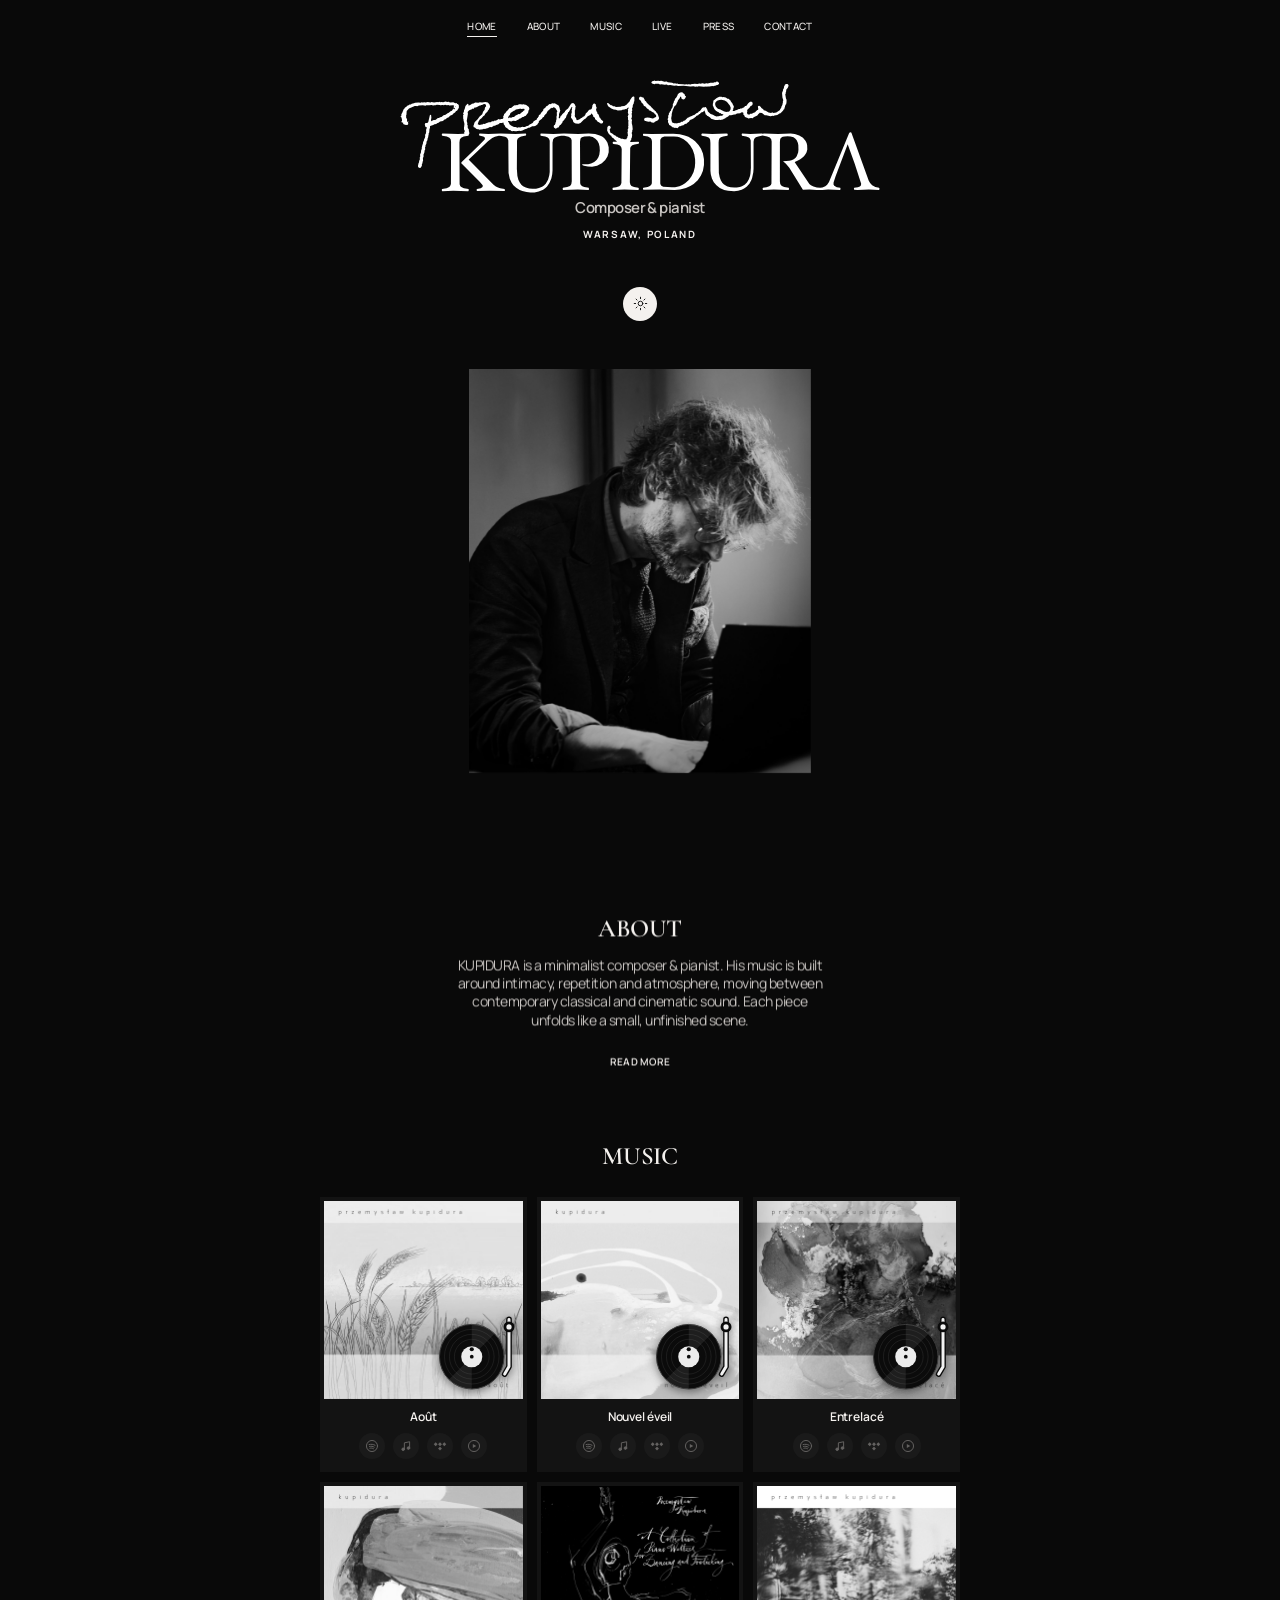
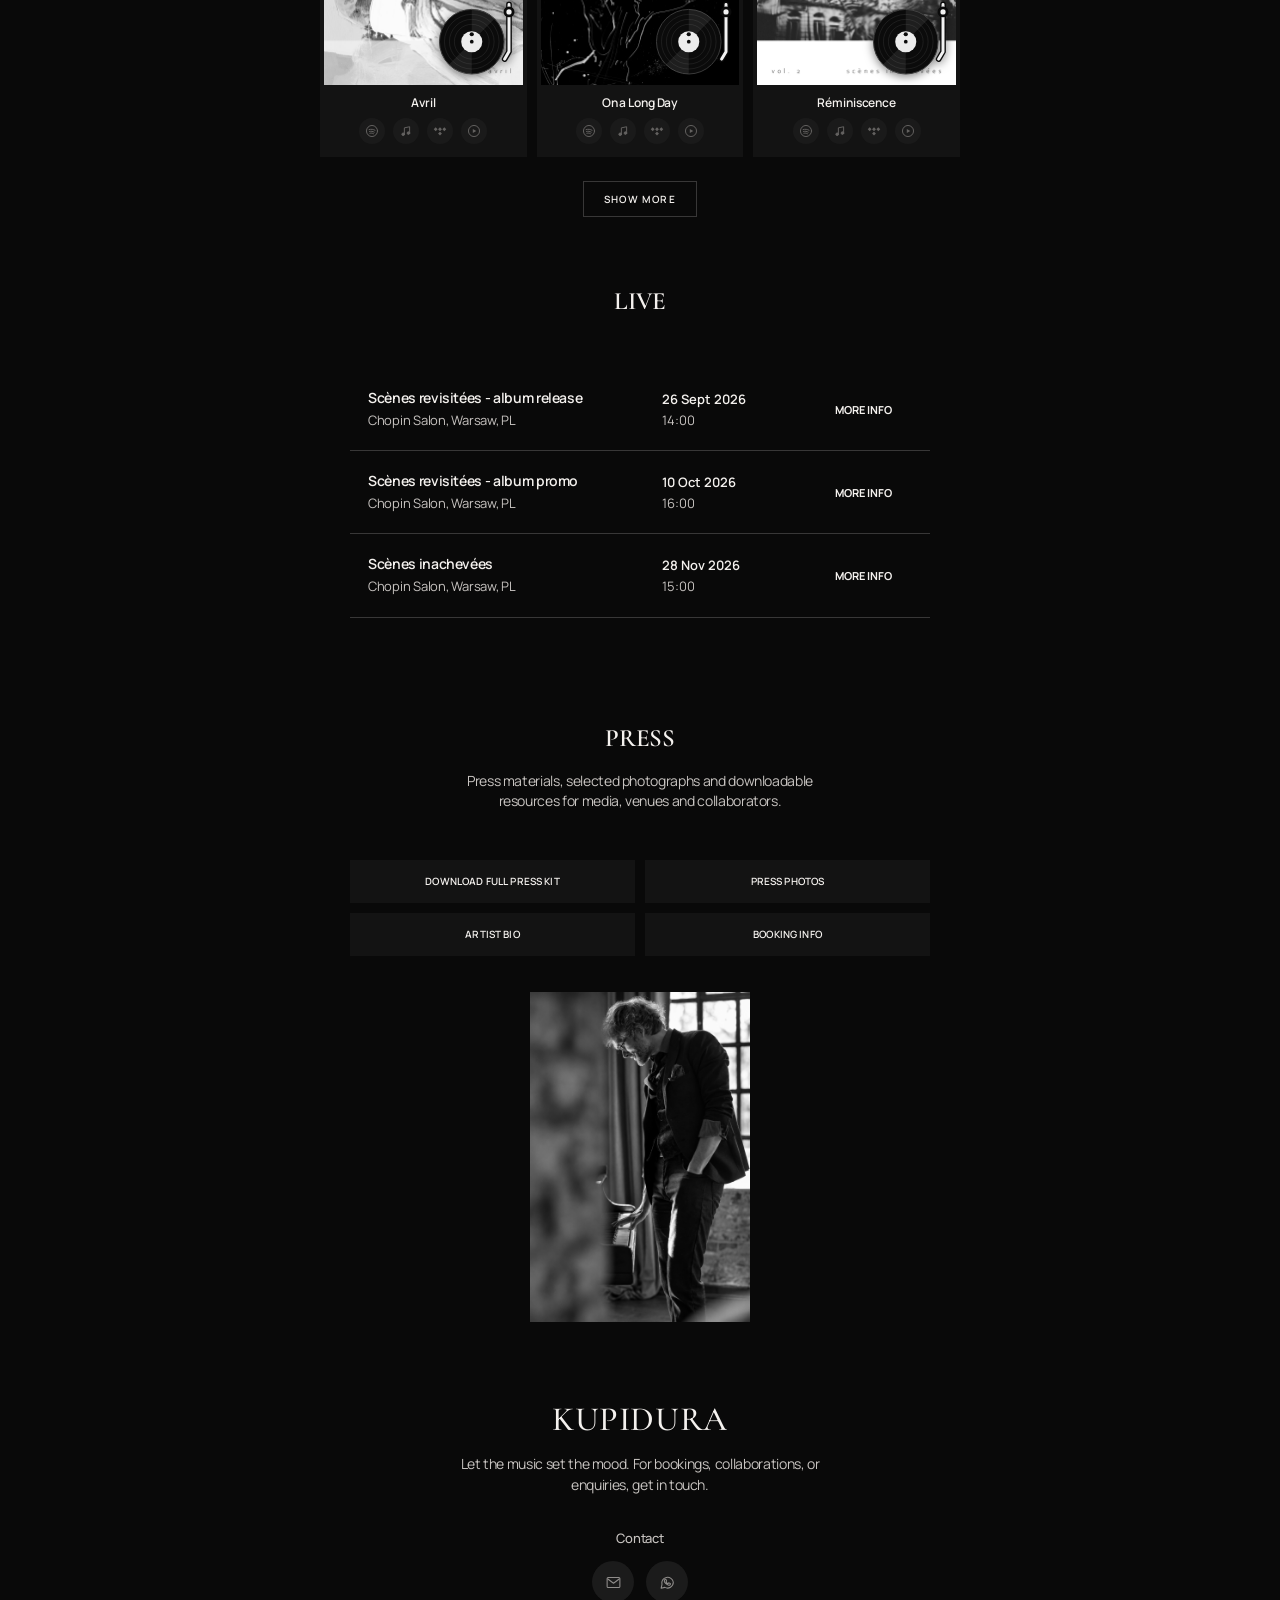
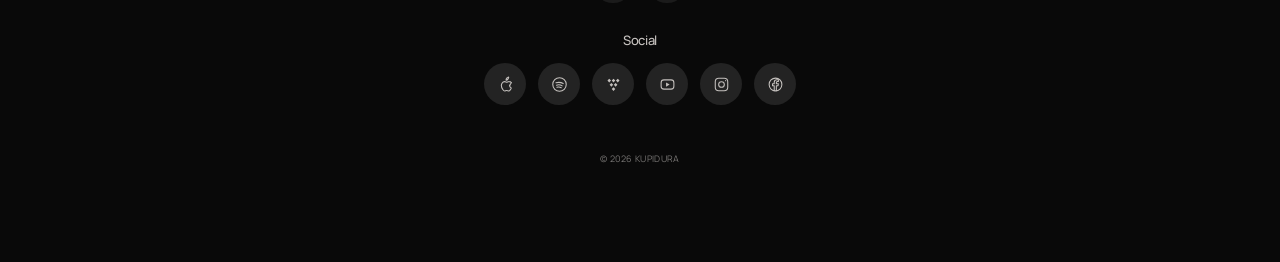
==== commit 8fd6c470: "Update index.html" ====
--- a/index.html
+++ b/index.html
@@ -287,32 +287,32 @@
       <div class="footer-link-group footer-social-group">
         <h3>Social</h3>
         <div class="about-link-row">
-          <a class="profile-link" href="#" aria-label="Apple Music — link to be added" title="Apple Music" aria-disabled="true" data-inert-link>
+          <a class="profile-link" href="https://music.apple.com/in/artist/kupidura/1835914619" target="_blank" rel="noopener noreferrer" aria-label="Apple Music" title="Apple Music">
             <svg viewBox="0 0 24 24" fill="none" stroke="currentColor" stroke-width="1.5" stroke-linecap="round" stroke-linejoin="round" aria-hidden="true">
               <path d="M15.4 4.4c.7-.8 1.2-1.8 1.1-2.9-1 .1-2 .7-2.7 1.5-.6.7-1.2 1.8-1 2.8 1 .1 2-.5 2.6-1.4Z"></path><path d="M18.6 12.8c0-2.1 1.7-3.1 1.8-3.2-1-1.5-2.6-1.7-3.2-1.7-1.4-.1-2.7.8-3.4.8s-1.8-.8-3-.8c-1.5 0-2.9.9-3.7 2.2-1.6 2.7-.4 6.8 1.1 9 .7 1 1.5 2.1 2.6 2.1 1 0 1.4-.7 2.8-.7s1.8.7 2.9.7 1.8-1 2.5-2c.8-1.1 1.1-2.2 1.1-2.2s-2.5-1-2.5-4.2Z"></path>
             </svg>
           </a>
-          <a class="profile-link" href="#" aria-label="Spotify — link to be added" title="Spotify" aria-disabled="true" data-inert-link>
+          <a class="profile-link" href="https://open.spotify.com/artist/4rN70Nw0rWFULGiKsF0tiY" target="_blank" rel="noopener noreferrer" aria-label="Spotify" title="Spotify">
             <svg viewBox="0 0 24 24" fill="none" stroke="currentColor" stroke-width="1.5" stroke-linecap="round" aria-hidden="true">
               <circle cx="12" cy="12" r="9.5"></circle><path d="M7 9.6c3.6-1 7.2-.7 10.2 1.1M7.7 12.9c2.9-.8 5.6-.5 8.1 1M8.4 15.9c2.1-.6 4.2-.4 6.1.7"></path>
             </svg>
           </a>
-          <a class="profile-link" href="#" aria-label="Tidal — link to be added" title="Tidal" aria-disabled="true" data-inert-link>
+          <a class="profile-link" href="https://tidal.com/artist/przemys%C5%82aw-kupidura/21528626" target="_blank" rel="noopener noreferrer" aria-label="TIDAL" title="TIDAL">
             <svg viewBox="0 0 24 24" fill="currentColor" aria-hidden="true">
               <path d="m6 4 2.5 2.5L6 9 3.5 6.5 6 4Zm6 0 2.5 2.5L12 9 9.5 6.5 12 4Zm6 0 2.5 2.5L18 9l-2.5-2.5L18 4ZM9 10l2.5 2.5L9 15l-2.5-2.5L9 10Zm6 0 2.5 2.5L15 15l-2.5-2.5L15 10Zm-3 6 2.5 2.5L12 21l-2.5-2.5L12 16Z"></path>
             </svg>
           </a>
-          <a class="profile-link" href="#" aria-label="YouTube — link to be added" title="YouTube" aria-disabled="true" data-inert-link>
+          <a class="profile-link" href="https://music.youtube.com/channel/UC8s8rPPfpeNUm82EppSiUbw" target="_blank" rel="noopener noreferrer" aria-label="YouTube Music" title="YouTube Music">
             <svg viewBox="0 0 24 24" fill="none" stroke="currentColor" stroke-width="1.5" stroke-linecap="round" stroke-linejoin="round" aria-hidden="true">
               <rect x="3" y="5.5" width="18" height="13" rx="4"></rect><path d="m10 9 5 3-5 3V9Z" fill="currentColor" stroke="none"></path>
             </svg>
           </a>
-          <a class="profile-link" href="#" aria-label="Instagram — link to be added" title="Instagram" aria-disabled="true" data-inert-link>
+          <a class="profile-link" href="https://www.instagram.com/kupidura.music/" target="_blank" rel="noopener noreferrer" aria-label="Instagram" title="Instagram">
             <svg viewBox="0 0 24 24" fill="none" stroke="currentColor" stroke-width="1.5" stroke-linecap="round" stroke-linejoin="round" aria-hidden="true">
               <rect x="3.2" y="3.2" width="17.6" height="17.6" rx="5"></rect><circle cx="12" cy="12" r="4"></circle><circle cx="17.8" cy="6.6" r=".8" fill="currentColor" stroke="none"></circle>
             </svg>
           </a>
-          <a class="profile-link" href="#" aria-label="Facebook — link to be added" title="Facebook" aria-disabled="true" data-inert-link>
+          <a class="profile-link" href="https://www.facebook.com/kupidurakompozytor/" target="_blank" rel="noopener noreferrer" aria-label="Facebook" title="Facebook">
             <svg viewBox="0 0 24 24" fill="none" stroke="currentColor" stroke-width="1.5" stroke-linecap="round" stroke-linejoin="round" aria-hidden="true">
               <circle cx="12" cy="12" r="9"></circle><path d="M13.2 20.8v-7h2.4l.4-2.8h-2.8V9.2c0-.8.3-1.4 1.4-1.4h1.5V5.3c-.3 0-1.2-.1-2.2-.1-2.2 0-3.7 1.3-3.7 3.8V11H7.8v2.8h2.4v7"></path>
             </svg>
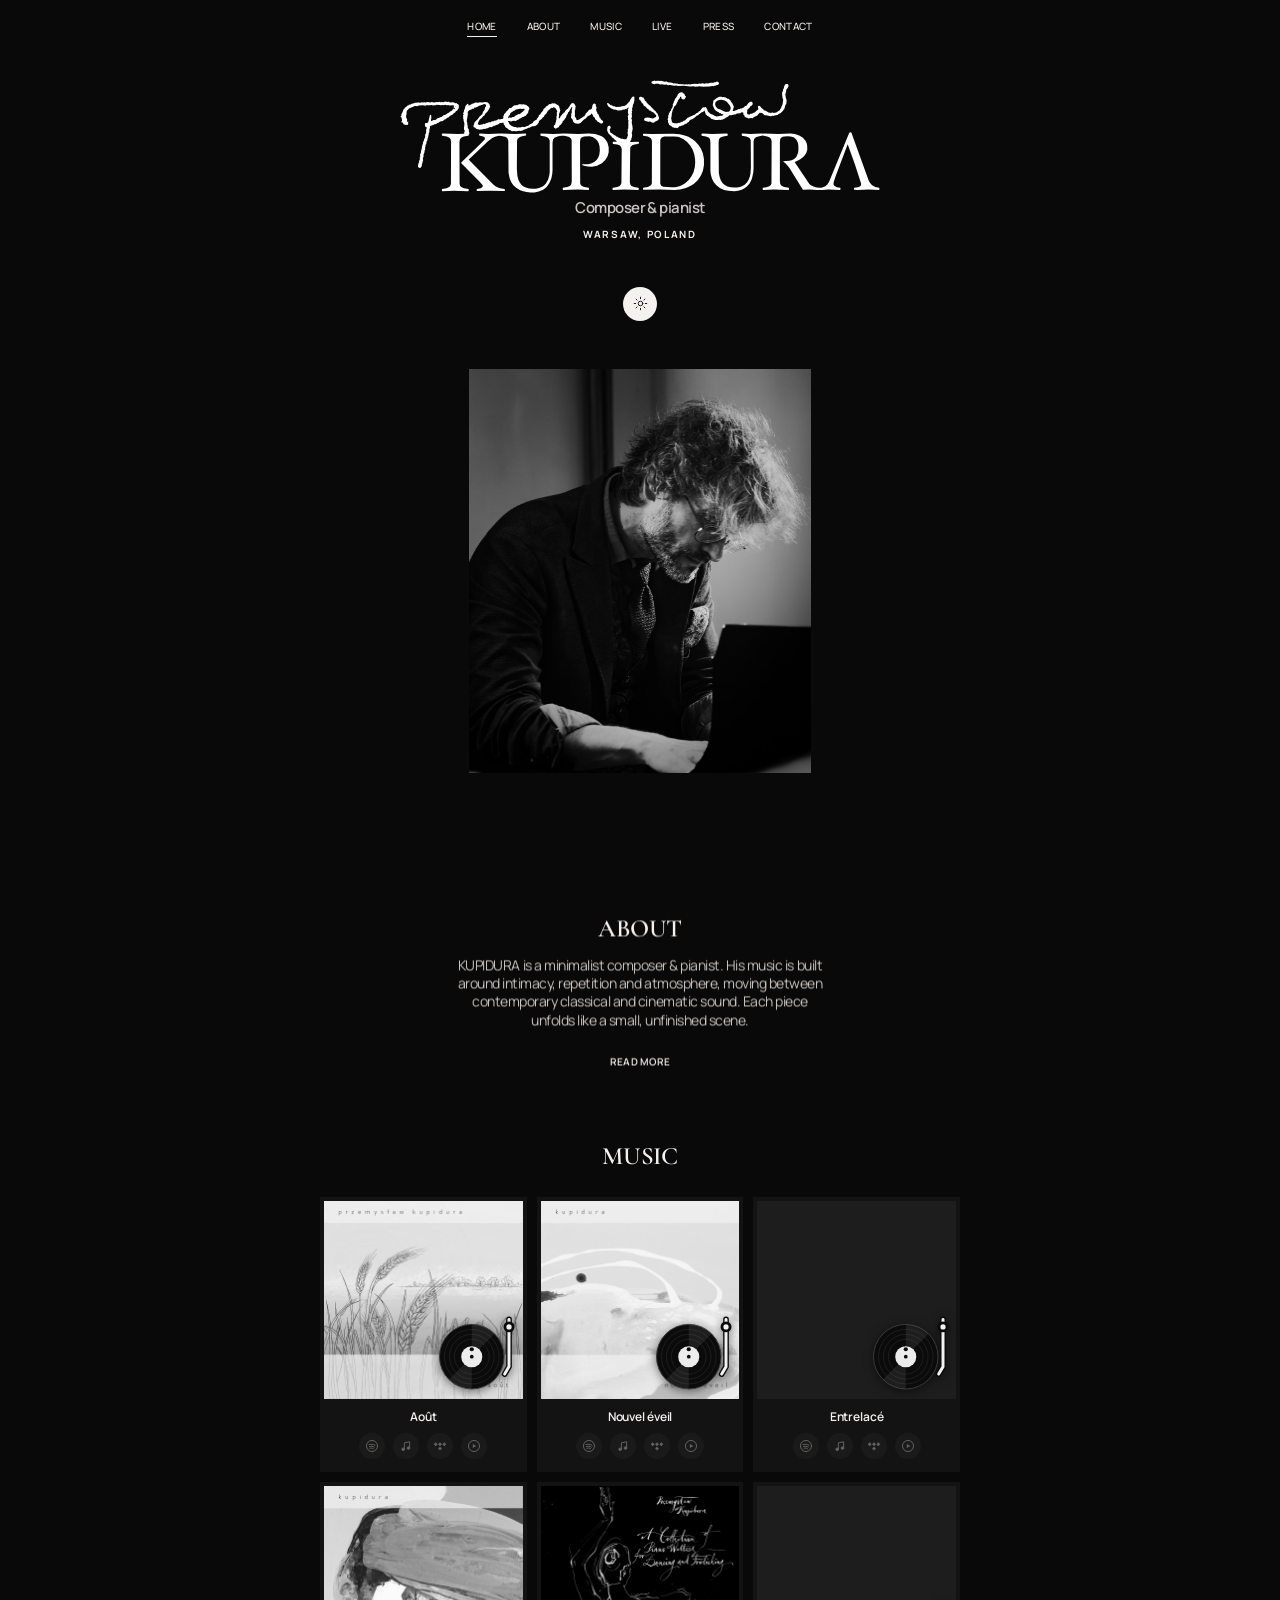
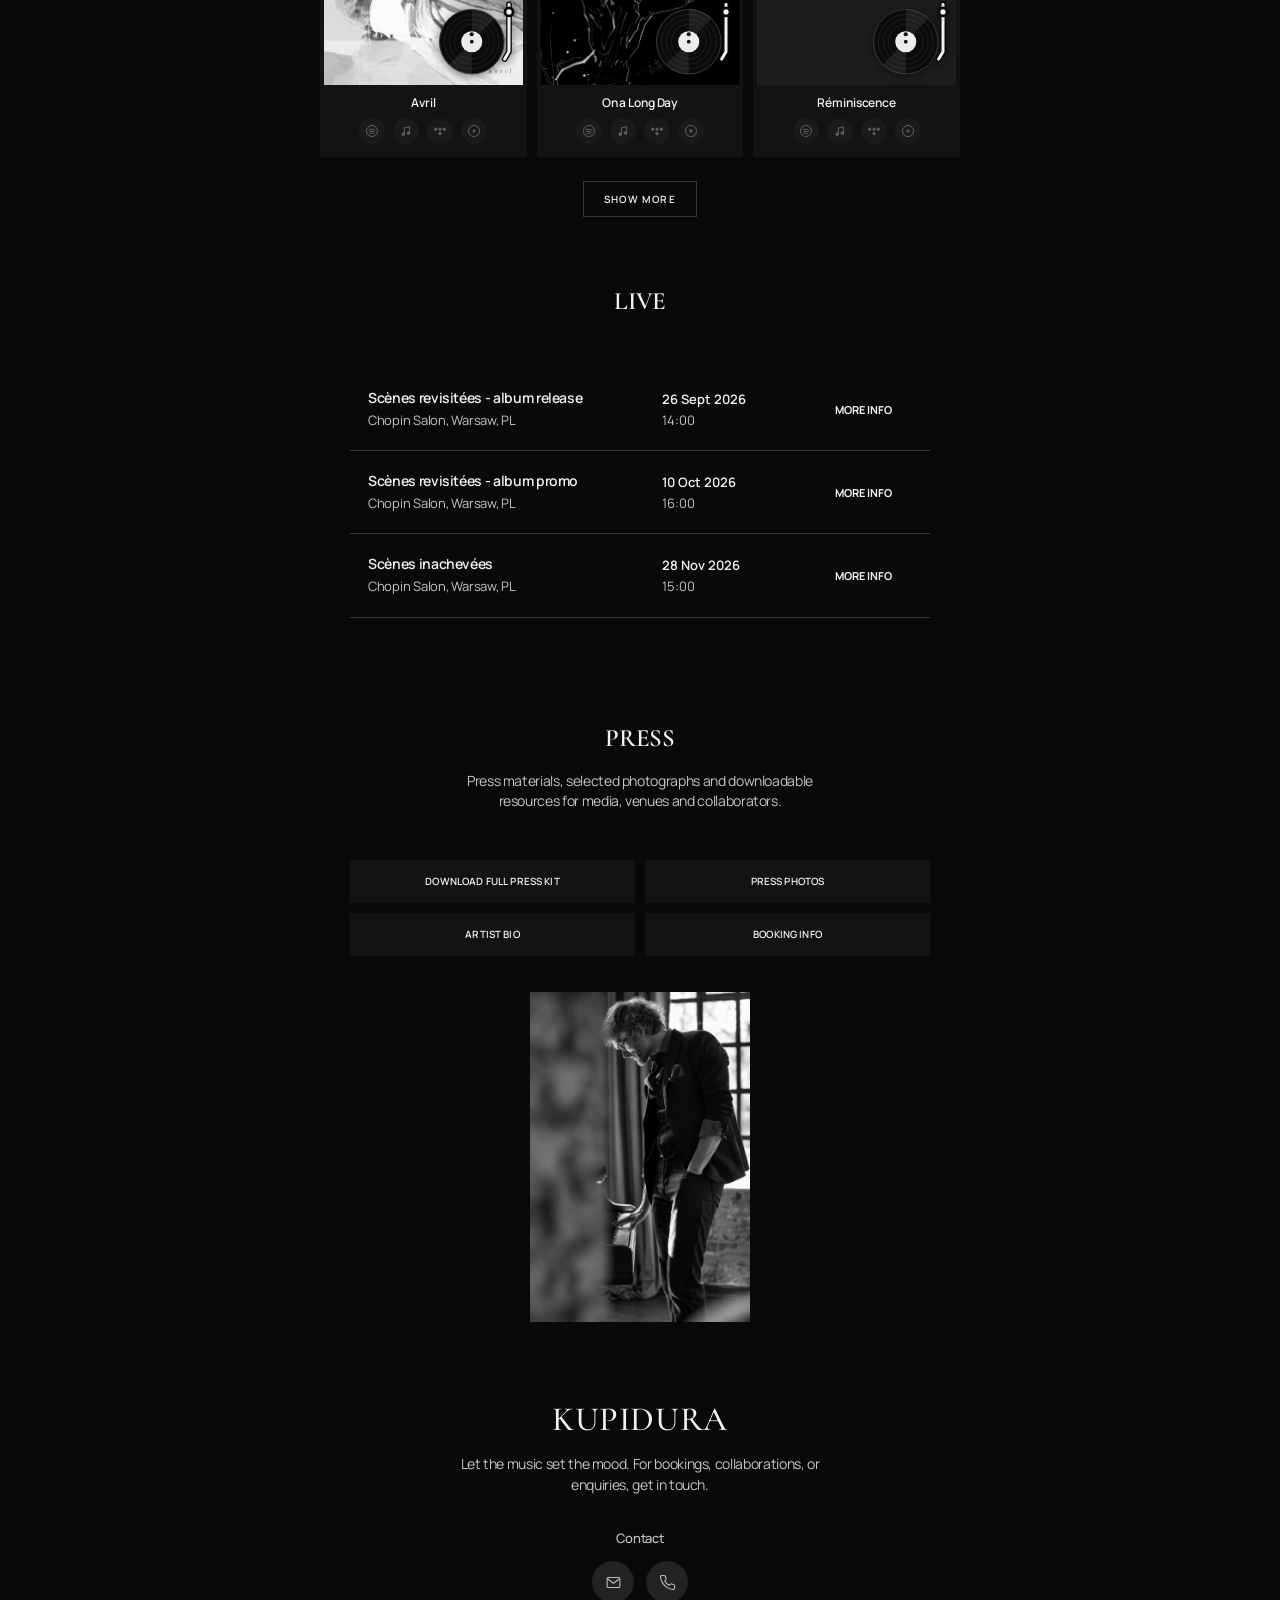
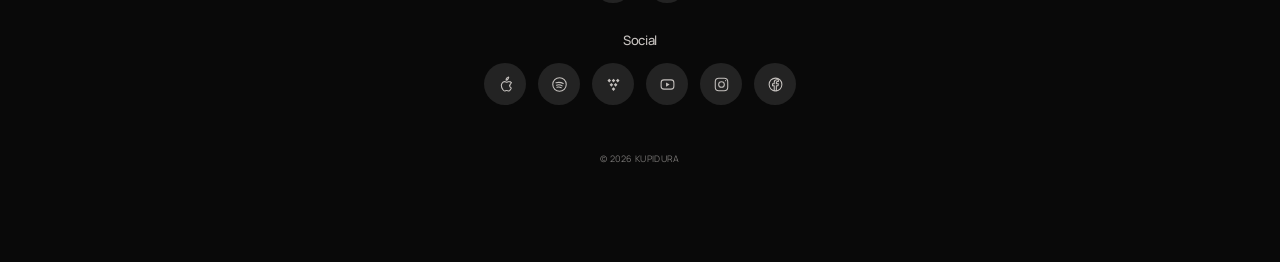
==== commit f81cb6da: "dodanie linków" ====
--- a/index.html
+++ b/index.html
@@ -271,16 +271,16 @@
       <div class="footer-link-group">
         <h3>Contact</h3>
         <div class="about-link-row">
-          <a class="profile-link" href="#" aria-label="Email — address to be added" title="Email" aria-disabled="true" data-inert-link>
+          <a class="profile-link" href="mailto:contact@kupidura.music" aria-label="Email contact@kupidura.music" title="Email">
             <svg viewBox="0 0 24 24" fill="none" stroke="currentColor" stroke-width="1.5" stroke-linecap="round" stroke-linejoin="round" aria-hidden="true">
               <rect x="3" y="5" width="18" height="14" rx="1.5"></rect><path d="m4 7 8 6 8-6"></path>
             </svg>
           </a>
-          <a class="profile-link" href="#" aria-label="WhatsApp — number to be added" title="WhatsApp" aria-disabled="true" data-inert-link>
-            <svg viewBox="0 0 24 24" fill="none" stroke="currentColor" stroke-width="1.5" stroke-linecap="round" stroke-linejoin="round" aria-hidden="true">
-              <path d="M20.2 11.7a8.2 8.2 0 0 1-12 7.2L3 20l1.2-4.9a8.2 8.2 0 1 1 16-3.4Z"></path><path d="M8.2 8.1c.2-.5.5-.6.8-.6h.5c.2 0 .4.1.5.4l.7 1.6c.1.2.1.4-.1.6l-.5.7c-.2.2-.2.4 0 .7.5.8 1.2 1.5 2 2 .3.2.5.2.7 0l.8-.9c.2-.2.4-.2.6-.1l1.6.8c.3.1.4.3.4.5-.1.5-.3 1.1-.7 1.4-.5.5-1.2.7-1.9.6-1.1-.2-2.5-.9-3.9-2.1-1.2-1.1-2-2.4-2.2-3.5-.2-.8.1-1.6.7-2.1Z"></path>
-            </svg>
-          </a>
+          <a class="profile-link" href="tel:+48660369945" aria-label="Call +48 660 369 945" title="Phone">
+              <svg viewBox="0 0 24 24" fill="none" stroke="currentColor" stroke-width="1.5" stroke-linecap="round" stroke-linejoin="round" aria-hidden="true">
+                <path d="M22 16.92v3a2 2 0 0 1-2.18 2 19.79 19.79 0 0 1-8.63-3.07 19.5 19.5 0 0 1-6-6A19.79 19.79 0 0 1 2.12 4.18 2 2 0 0 1 4.11 2h3a2 2 0 0 1 2 1.72c.12.96.36 1.9.7 2.79a2 2 0 0 1-.45 2.11L8.09 9.91a16 16 0 0 0 6 6l1.27-1.27a2 2 0 0 1 2.11-.45c.89.34 1.83.58 2.79.7A2 2 0 0 1 22 16.92Z"></path>
+              </svg>
+            </a>
         </div>
       </div>
 
@@ -323,3 +323,4 @@
     </footer>
   </body>
 </html>
+
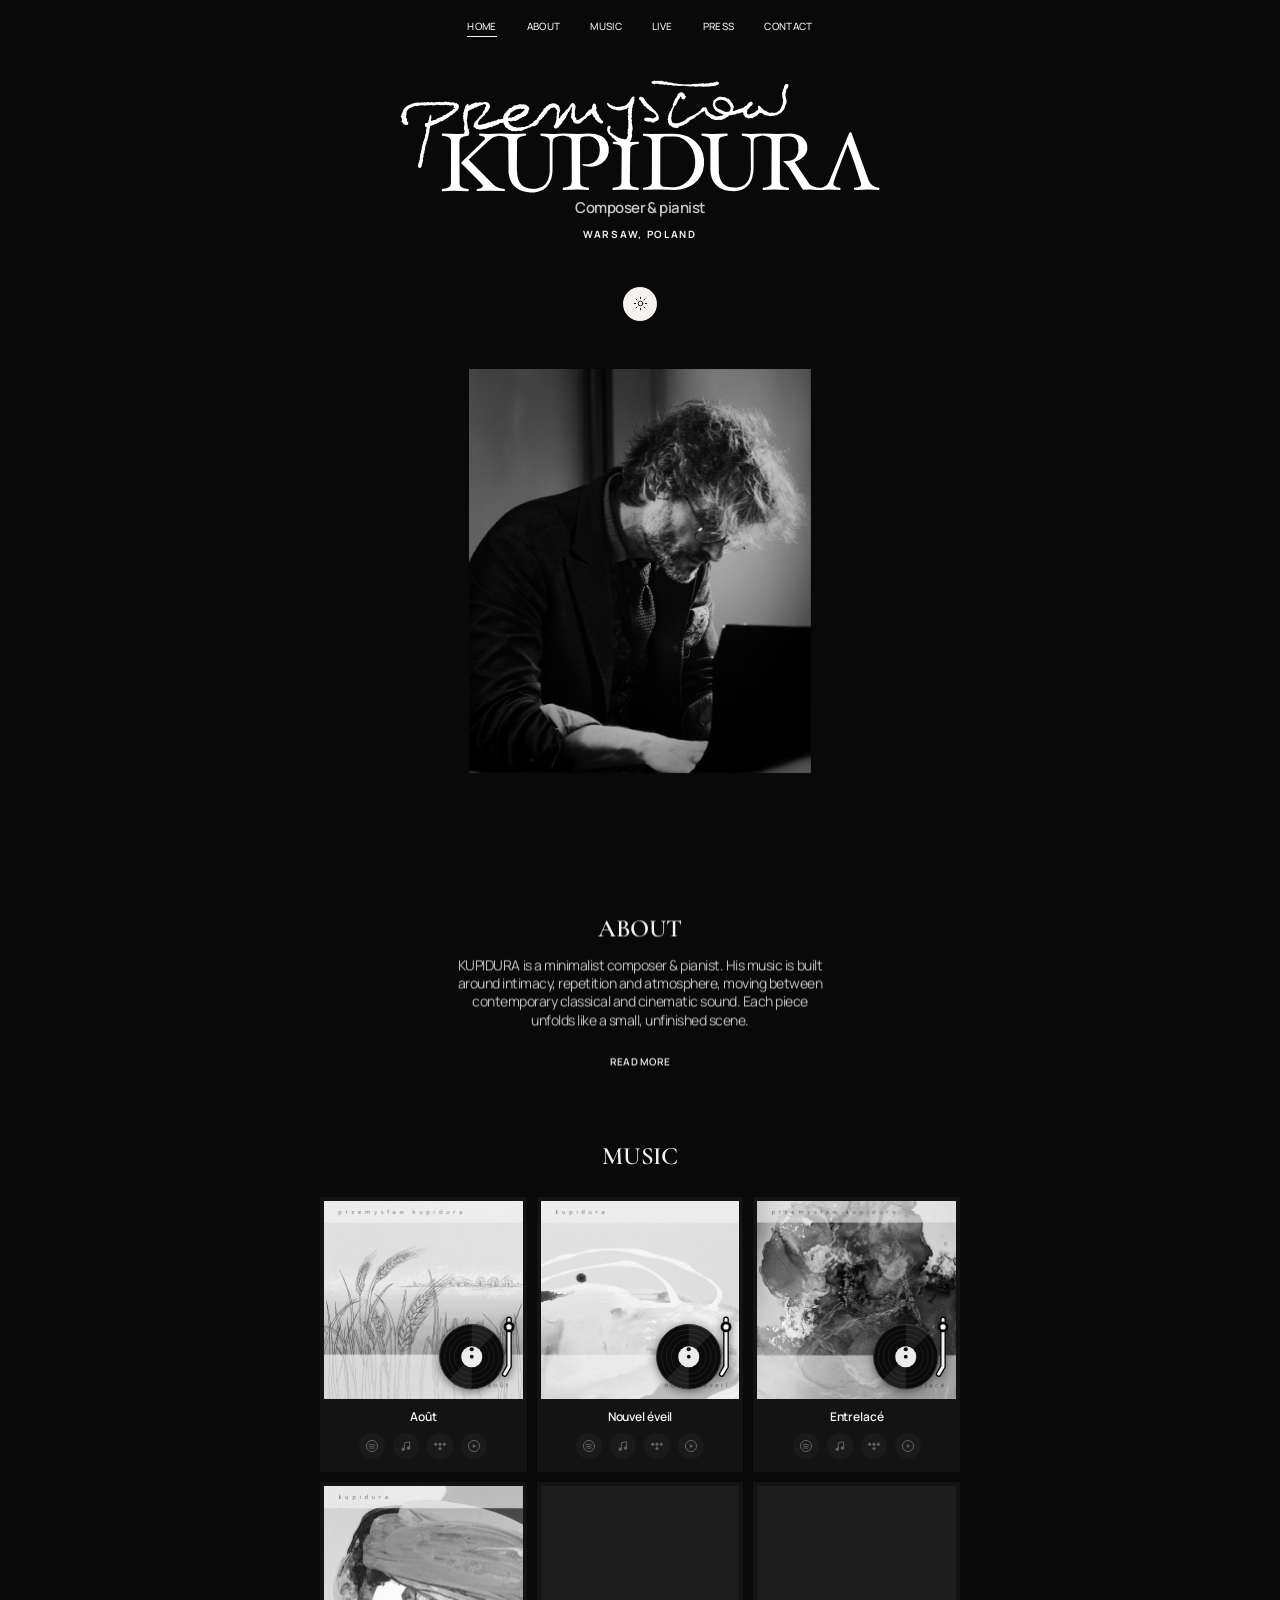
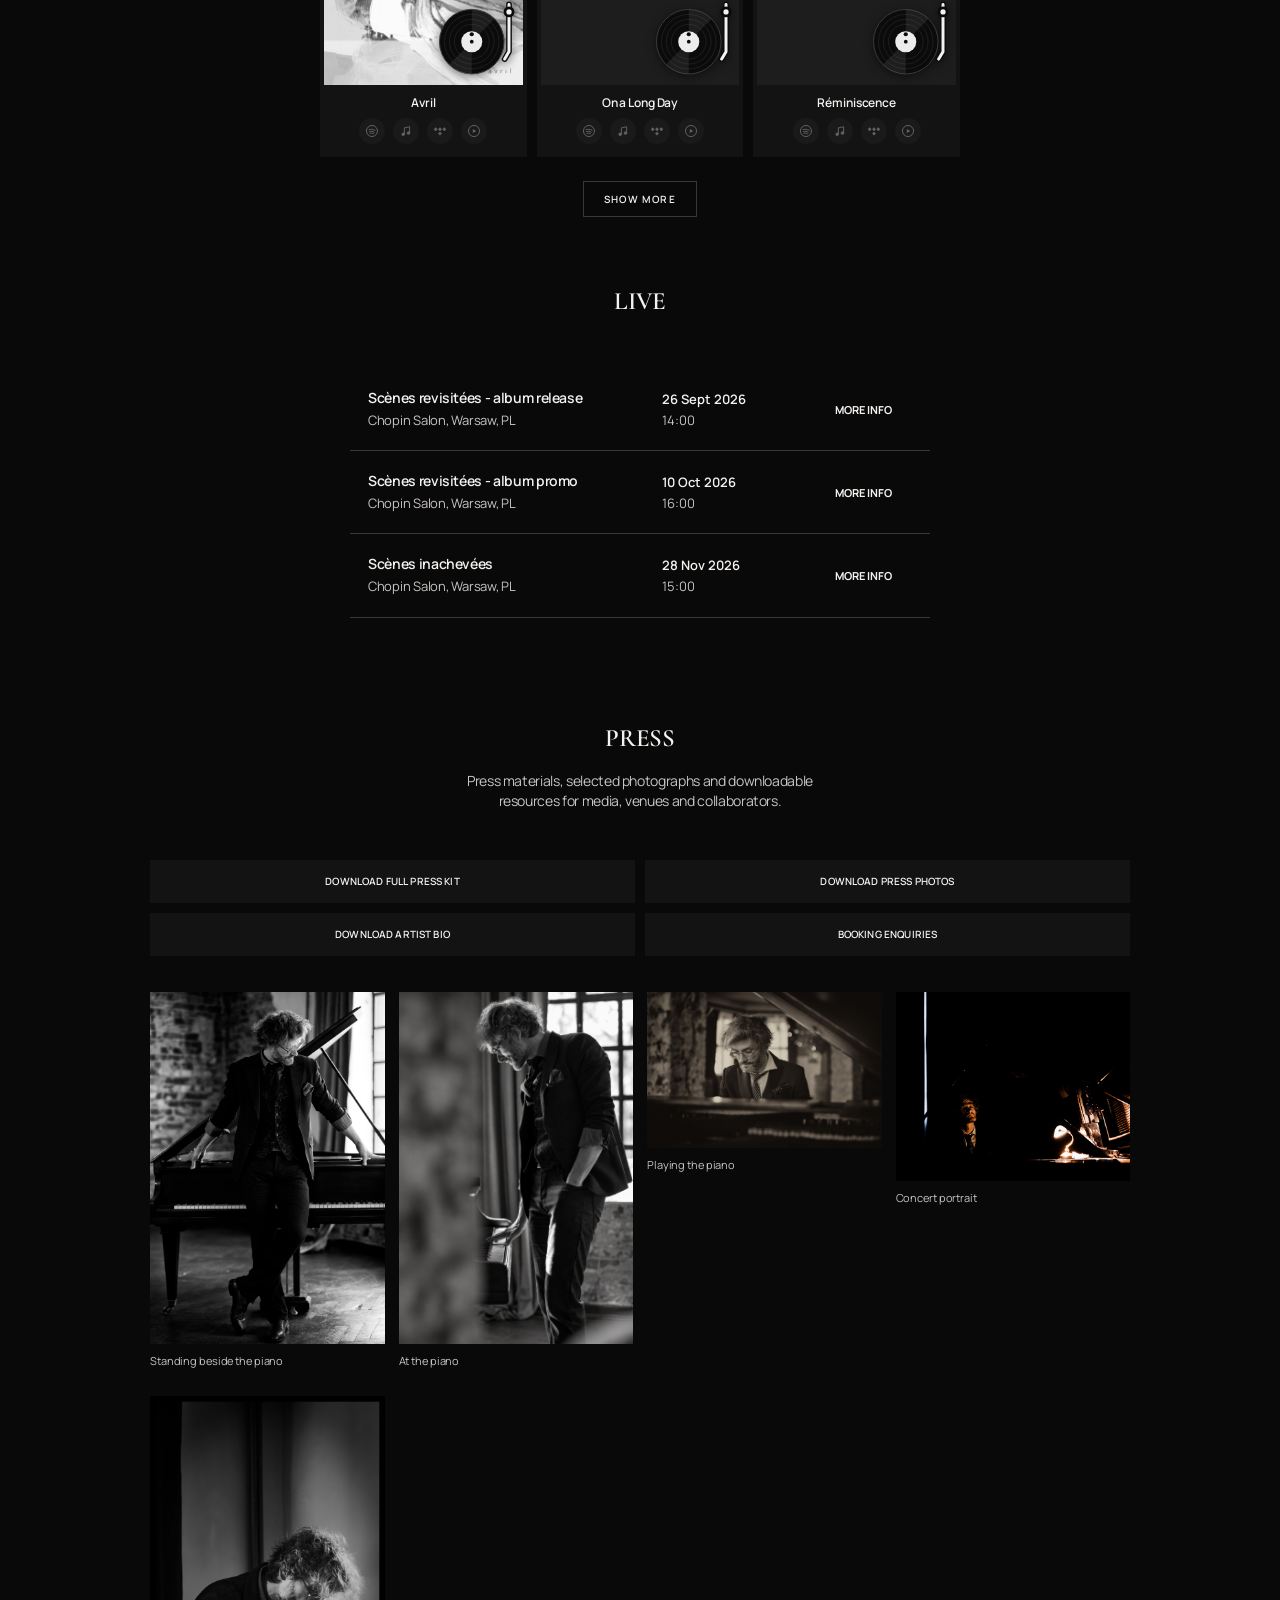
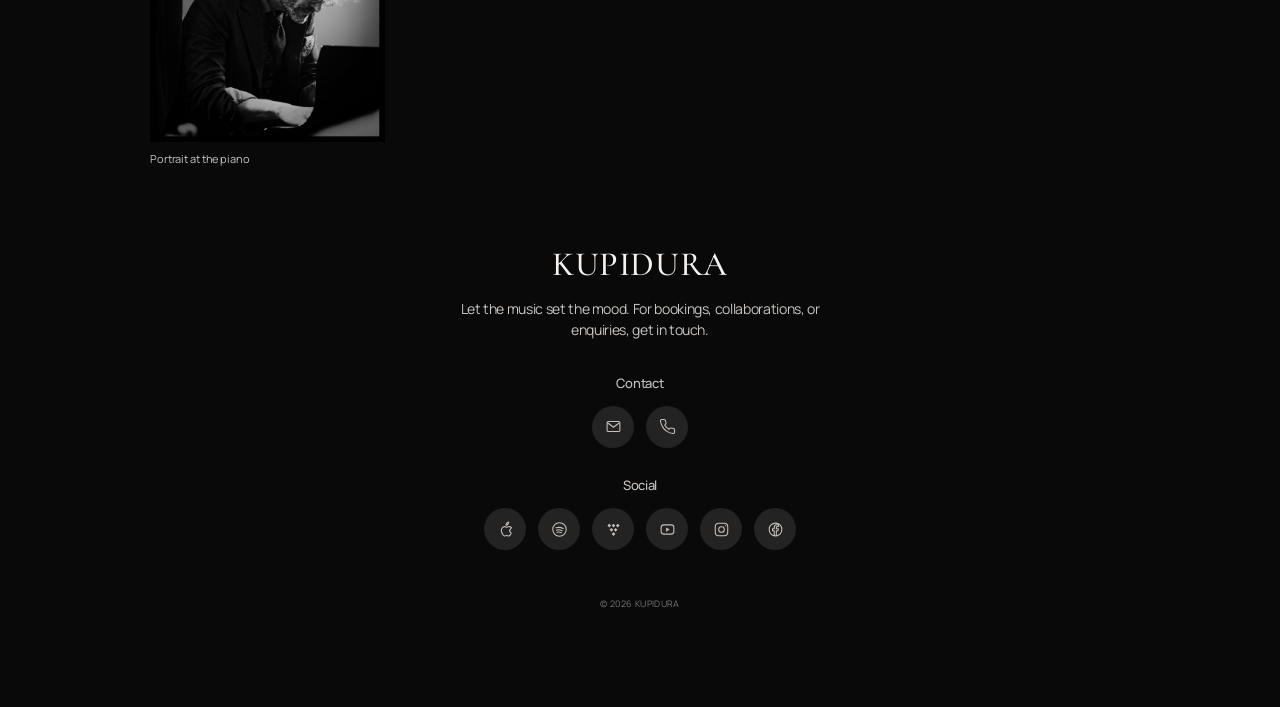
==== commit 27eedfdf: "zmiany w presskicie" ====
--- a/index.html
+++ b/index.html
@@ -19,6 +19,7 @@
       } catch (error) {}
     </script>
     <link rel="stylesheet" href="styles.css">
+    <link rel="stylesheet" href="press.css">
     <script src="script.js" defer></script>
   </head>
   <body>
@@ -242,21 +243,43 @@
             Press materials, selected photographs and downloadable resources for media, venues and collaborators.
           </p>
           <div class="press-actions" data-reveal>
-            <a class="press-action" href="#" aria-disabled="true" data-inert-link>DOWNLOAD FULL PRESS KIT</a>
-            <a class="press-action" href="#" aria-disabled="true" data-inert-link>PRESS PHOTOS</a>
-            <a class="press-action" href="#" aria-disabled="true" data-inert-link>ARTIST BIO</a>
-            <a class="press-action" href="#" aria-disabled="true" data-inert-link>BOOKING INFO</a>
+            <a class="press-action" href="press-kit/kupidura-press-kit.zip" download>DOWNLOAD FULL PRESS KIT</a>
+            <a class="press-action" href="press-kit/kupidura-press-photos.zip" download>DOWNLOAD PRESS PHOTOS</a>
+            <a class="press-action" href="press-kit/kupidura-artist-bio.txt" download>DOWNLOAD ARTIST BIO</a>
+            <a class="press-action" href="mailto:contact@kupidura.music">BOOKING ENQUIRIES</a>
           </div>
-          <figure class="press-photo" data-reveal>
-            <img
-              src="assets/press/kupidura-press-end-2026-10-06-1001.png"
-              alt="Kupidura at the piano"
-              width="1024"
-              height="1536"
-              loading="lazy"
-              decoding="async"
-            >
-          </figure>
+          <div class="press-gallery" aria-label="Press photographs">
+            <figure class="press-card" data-reveal>
+              <a class="press-card-image" href="assets/press/kupidura-standing-at-piano.jpg" download aria-label="Download photograph: Kupidura standing beside the piano">
+                <img src="assets/press/kupidura-standing-at-piano.jpg" alt="Kupidura standing beside a grand piano" width="1365" height="2048" loading="lazy" decoding="async">
+              </a>
+              <figcaption>Standing beside the piano</figcaption>
+            </figure>
+            <figure class="press-card" data-reveal>
+              <a class="press-card-image" href="assets/press/kupidura-secondary.png" download aria-label="Download photograph: Kupidura at the piano">
+                <img src="assets/press/kupidura-secondary.png" alt="Kupidura playing the piano, seen from the side" width="1024" height="1536" loading="lazy" decoding="async">
+              </a>
+              <figcaption>At the piano</figcaption>
+            </figure>
+            <figure class="press-card" data-reveal>
+              <a class="press-card-image" href="assets/press/kupidura-playing-piano.jpg" download aria-label="Download sepia photograph: Kupidura playing the piano">
+                <img src="assets/press/kupidura-playing-piano.jpg" alt="Sepia portrait of Kupidura playing the piano" width="2048" height="1365" loading="lazy" decoding="async">
+              </a>
+              <figcaption>Playing the piano</figcaption>
+            </figure>
+            <figure class="press-card" data-reveal>
+              <a class="press-card-image" href="assets/press/kupidura-stage-cropped.png" download aria-label="Download photograph: Kupidura in a dramatic concert setting">
+                <img src="assets/press/kupidura-stage-cropped.png" alt="Kupidura beside a piano in a dramatic, warmly lit setting" width="1397" height="1126" loading="lazy" decoding="async">
+              </a>
+              <figcaption>Concert portrait</figcaption>
+            </figure>
+            <figure class="press-card" data-reveal>
+              <a class="press-card-image" href="assets/press/kupidura-hero-press.jpg" download aria-label="Download black and white photograph: Kupidura at the piano">
+                <img src="assets/press/kupidura-hero-press.jpg" alt="Black and white close portrait of Kupidura at the piano" width="1388" height="2048" loading="lazy" decoding="async">
+              </a>
+              <figcaption>Portrait at the piano</figcaption>
+            </figure>
+          </div>
         </div>
       </section>
 
--- a/press.css
+++ b/press.css
@@ -0,0 +1,68 @@
+.press-panel {
+  width: min(100%, 980px);
+}
+
+.press-gallery {
+  display: grid;
+  grid-template-columns: repeat(auto-fit, minmax(min(100%, 220px), 1fr));
+  align-items: start;
+  gap: 28px 14px;
+  margin: 36px auto 0;
+  text-align: left;
+}
+
+.press-card {
+  min-width: 0;
+  margin: 0;
+}
+
+.press-card-image {
+  display: block;
+  overflow: hidden;
+  background: var(--tile-bg);
+}
+
+.press-card-image img {
+  display: block;
+  width: 100%;
+  height: auto;
+  transition: transform 400ms ease;
+}
+
+.press-card-image:hover img,
+.press-card-image:focus-visible img {
+  transform: scale(1.025);
+}
+
+.press-card-image:focus-visible {
+  outline: 2px solid var(--page-ink);
+  outline-offset: 4px;
+}
+
+.press-card figcaption {
+  margin-top: 9px;
+  color: var(--page-muted);
+  font-size: 11px;
+  font-weight: 400;
+  letter-spacing: -0.01em;
+  line-height: 1.4;
+}
+
+@media (max-width: 560px) {
+  .press-gallery {
+    grid-template-columns: repeat(2, minmax(0, 1fr));
+    gap: 22px 10px;
+  }
+}
+
+@media (max-width: 360px) {
+  .press-gallery {
+    grid-template-columns: 1fr;
+  }
+}
+
+@media (prefers-reduced-motion: reduce) {
+  .press-card-image img {
+    transition: none;
+  }
+}
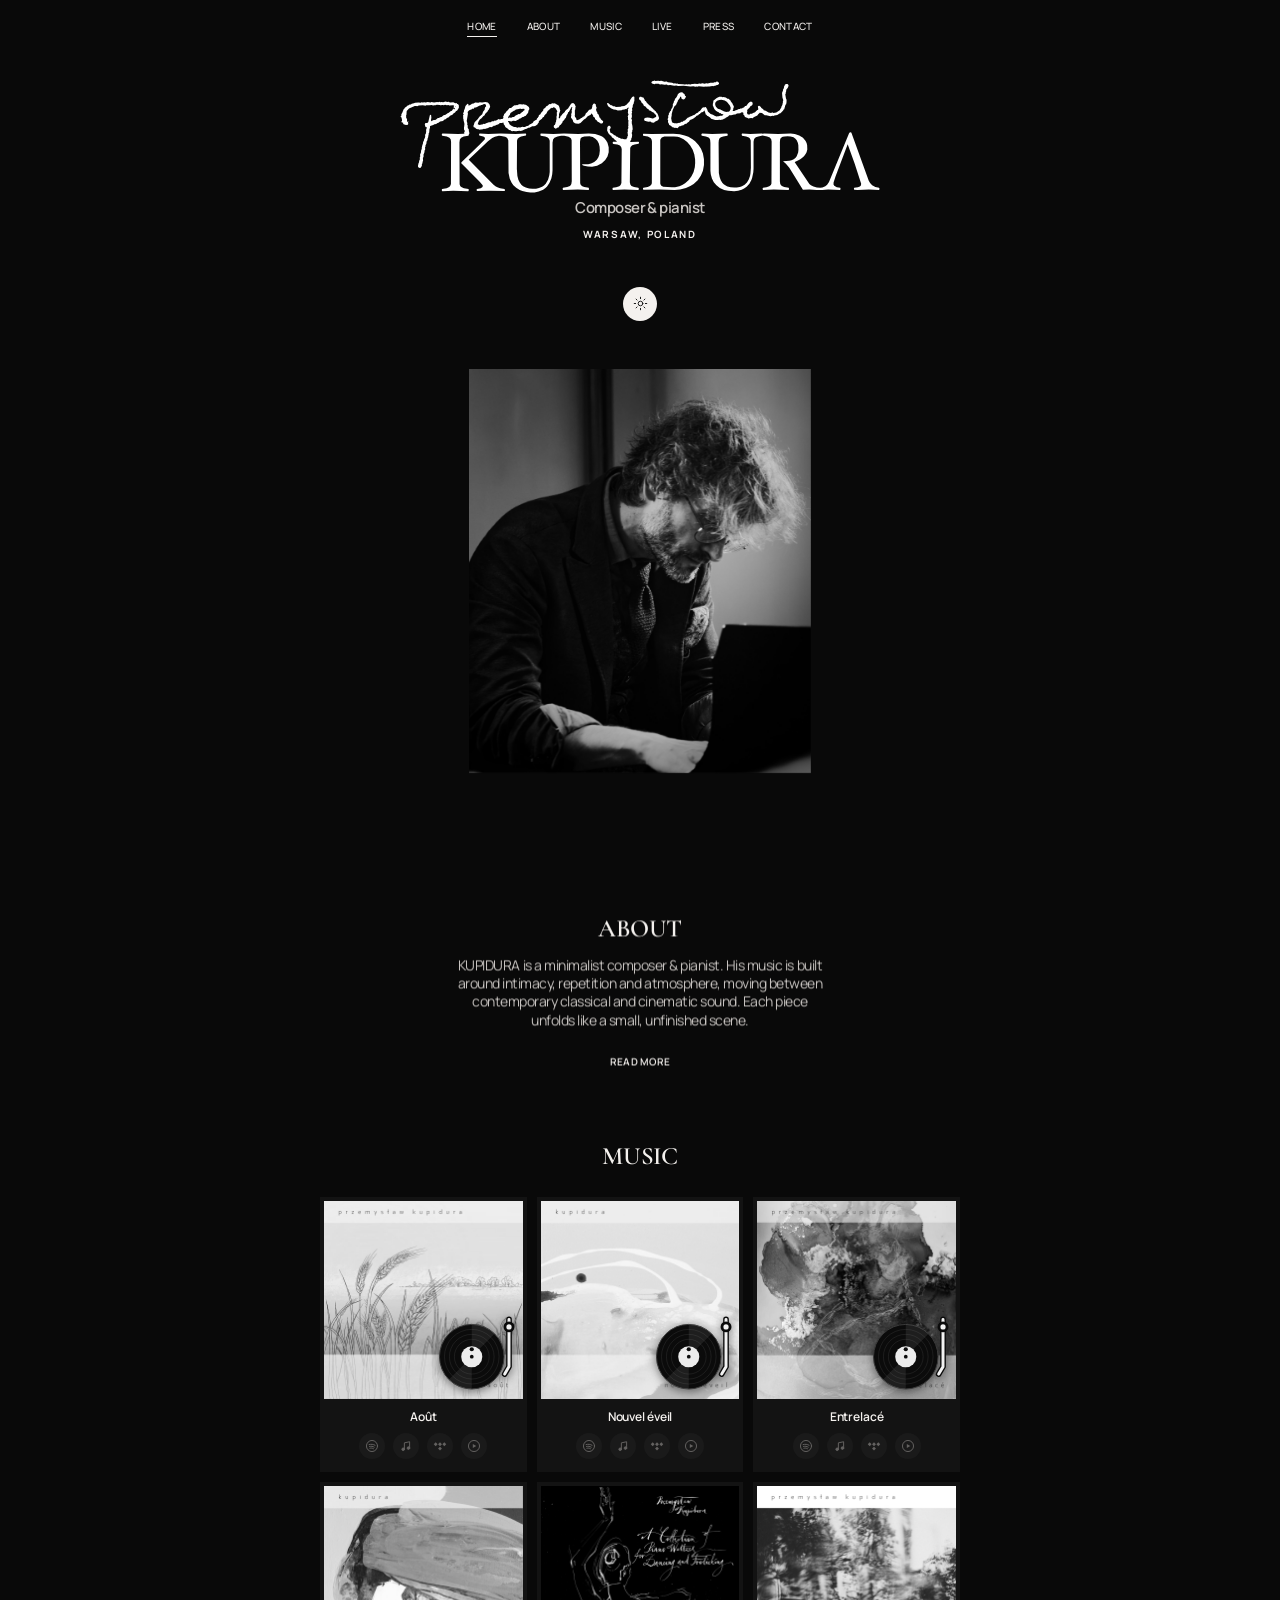
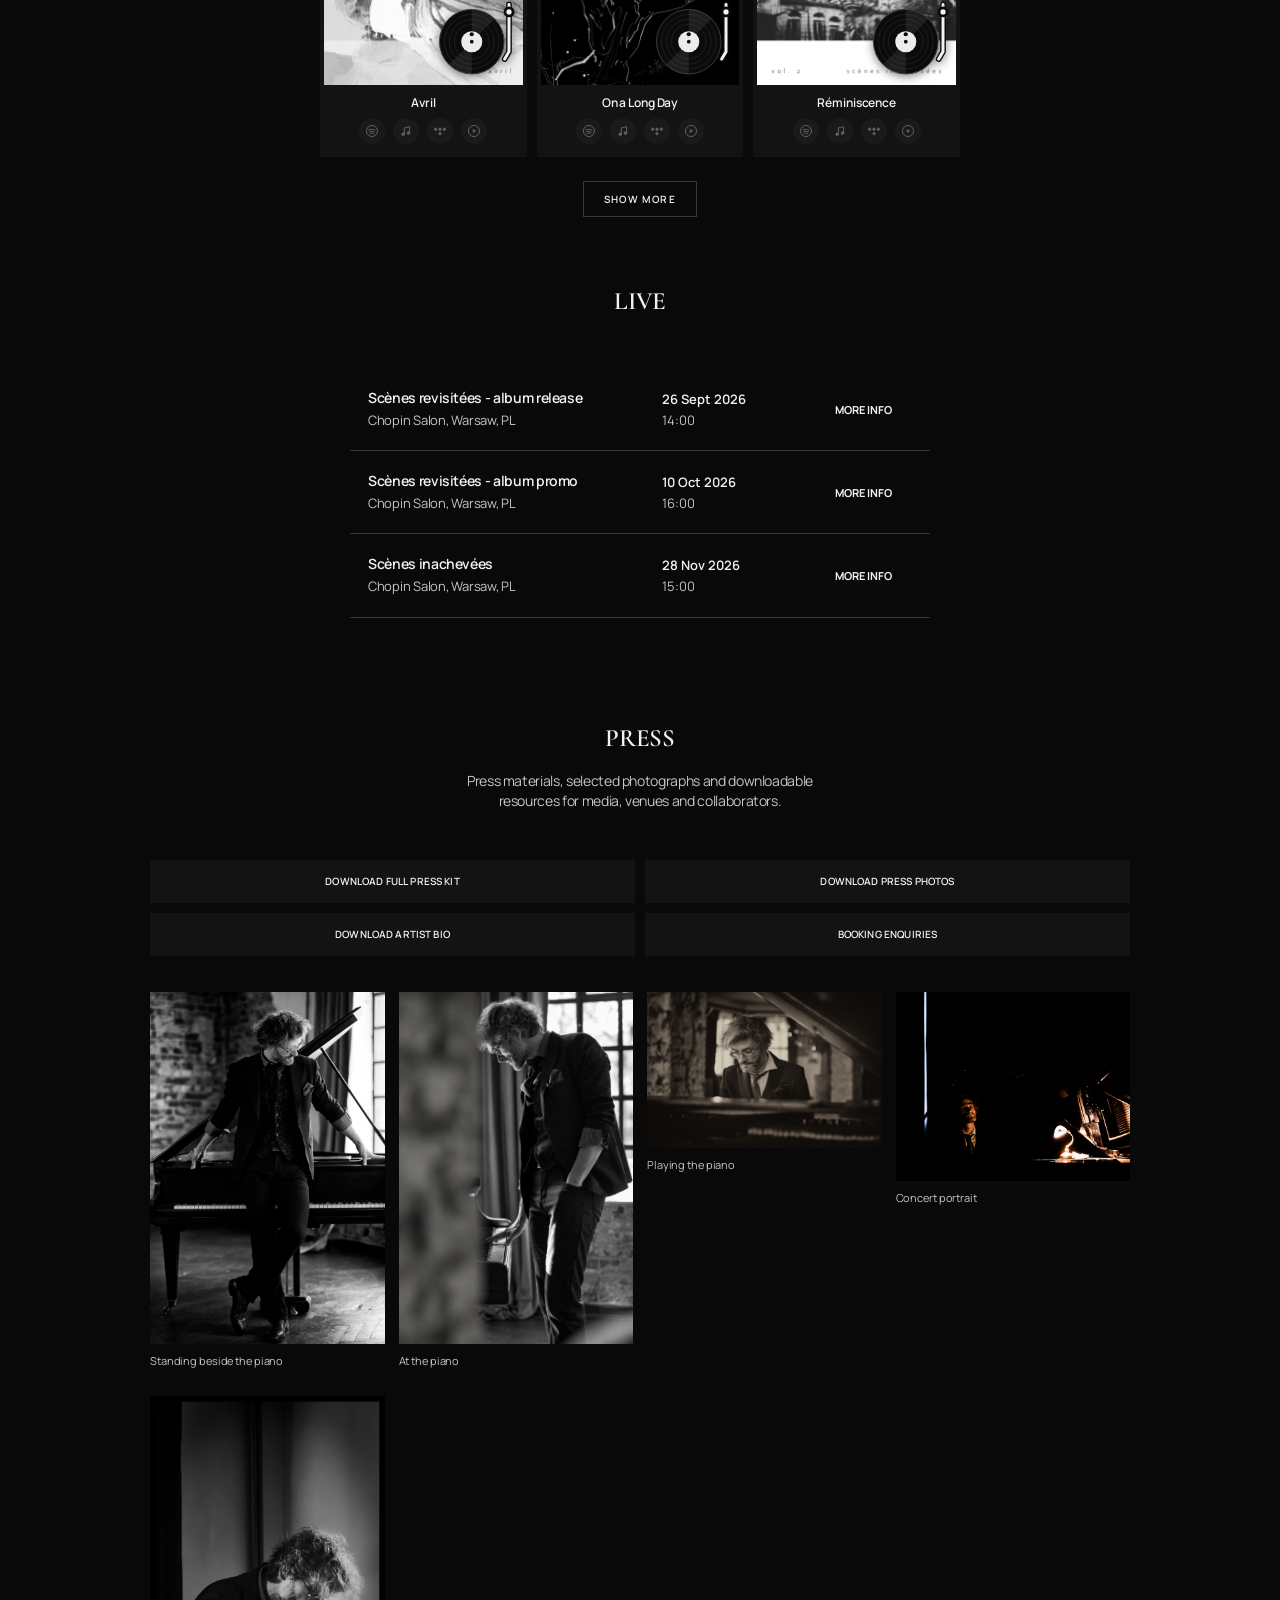
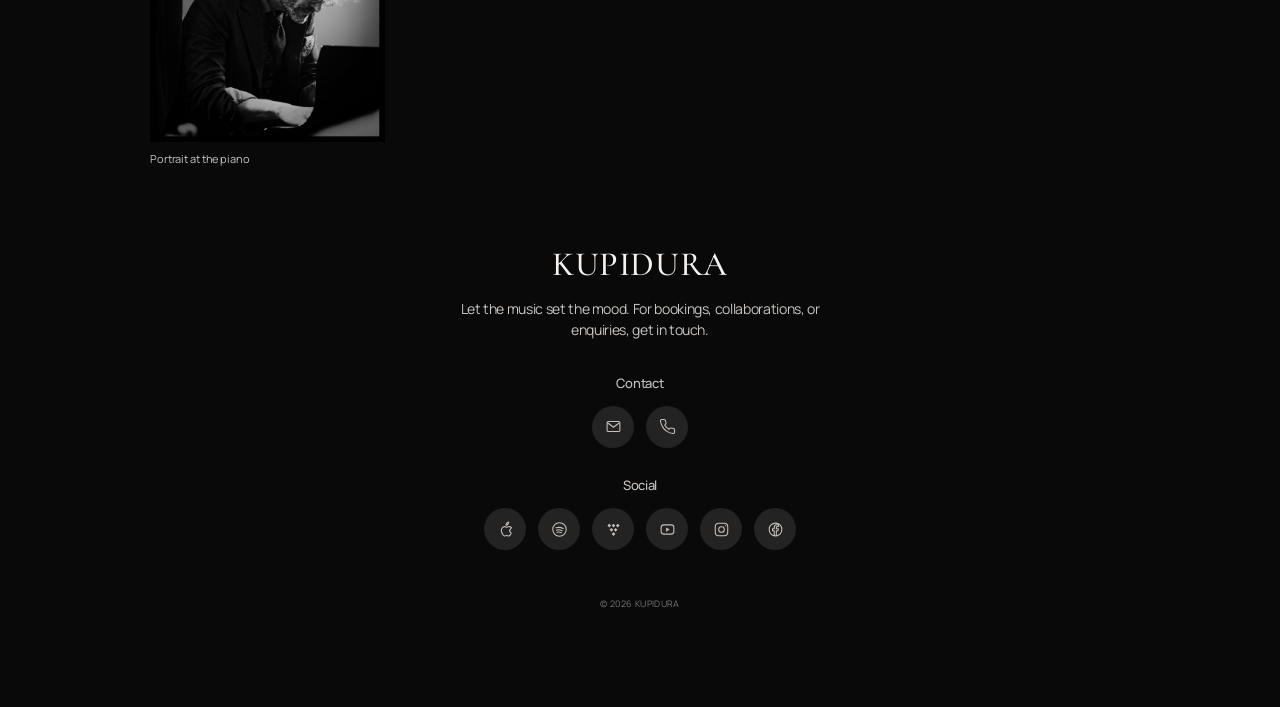
==== commit d2674868: "Update index.html" ====
--- a/index.html
+++ b/index.html
@@ -250,32 +250,32 @@
           </div>
           <div class="press-gallery" aria-label="Press photographs">
             <figure class="press-card" data-reveal>
-              <a class="press-card-image" href="assets/press/kupidura-standing-at-piano.jpg" download aria-label="Download photograph: Kupidura standing beside the piano">
-                <img src="assets/press/kupidura-standing-at-piano.jpg" alt="Kupidura standing beside a grand piano" width="1365" height="2048" loading="lazy" decoding="async">
+              <a class="press-card-image" href="assets/press/kupidura5.jpg" download aria-label="Download photograph: Kupidura standing beside the piano">
+                <img src="assets/press/kupidura5.jpg" alt="Kupidura standing beside a grand piano" width="1365" height="2048" loading="lazy" decoding="async">
               </a>
               <figcaption>Standing beside the piano</figcaption>
             </figure>
             <figure class="press-card" data-reveal>
-              <a class="press-card-image" href="assets/press/kupidura-secondary.png" download aria-label="Download photograph: Kupidura at the piano">
-                <img src="assets/press/kupidura-secondary.png" alt="Kupidura playing the piano, seen from the side" width="1024" height="1536" loading="lazy" decoding="async">
+              <a class="press-card-image" href="assets/press/kupidura3.png" download aria-label="Download photograph: Kupidura at the piano">
+                <img src="assets/press/kupidura3.png" alt="Kupidura playing the piano, seen from the side" width="1024" height="1536" loading="lazy" decoding="async">
               </a>
               <figcaption>At the piano</figcaption>
             </figure>
             <figure class="press-card" data-reveal>
-              <a class="press-card-image" href="assets/press/kupidura-playing-piano.jpg" download aria-label="Download sepia photograph: Kupidura playing the piano">
-                <img src="assets/press/kupidura-playing-piano.jpg" alt="Sepia portrait of Kupidura playing the piano" width="2048" height="1365" loading="lazy" decoding="async">
+              <a class="press-card-image" href="assets/press/kupidura2.jpg" download aria-label="Download sepia photograph: Kupidura playing the piano">
+                <img src="assets/press/kupidura2.jpg" alt="Sepia portrait of Kupidura playing the piano" width="2048" height="1365" loading="lazy" decoding="async">
               </a>
               <figcaption>Playing the piano</figcaption>
             </figure>
             <figure class="press-card" data-reveal>
-              <a class="press-card-image" href="assets/press/kupidura-stage-cropped.png" download aria-label="Download photograph: Kupidura in a dramatic concert setting">
-                <img src="assets/press/kupidura-stage-cropped.png" alt="Kupidura beside a piano in a dramatic, warmly lit setting" width="1397" height="1126" loading="lazy" decoding="async">
+              <a class="press-card-image" href="assets/press/kupidura4.png" download aria-label="Download photograph: Kupidura in a dramatic concert setting">
+                <img src="assets/press/kupidura4.png" alt="Kupidura beside a piano in a dramatic, warmly lit setting" width="1397" height="1126" loading="lazy" decoding="async">
               </a>
               <figcaption>Concert portrait</figcaption>
             </figure>
             <figure class="press-card" data-reveal>
-              <a class="press-card-image" href="assets/press/kupidura-hero-press.jpg" download aria-label="Download black and white photograph: Kupidura at the piano">
-                <img src="assets/press/kupidura-hero-press.jpg" alt="Black and white close portrait of Kupidura at the piano" width="1388" height="2048" loading="lazy" decoding="async">
+              <a class="press-card-image" href="assets/press/kupidura1.jpg" download aria-label="Download black and white photograph: Kupidura at the piano">
+                <img src="assets/press/kupidura1.jpg" alt="Black and white close portrait of Kupidura at the piano" width="1388" height="2048" loading="lazy" decoding="async">
               </a>
               <figcaption>Portrait at the piano</figcaption>
             </figure>
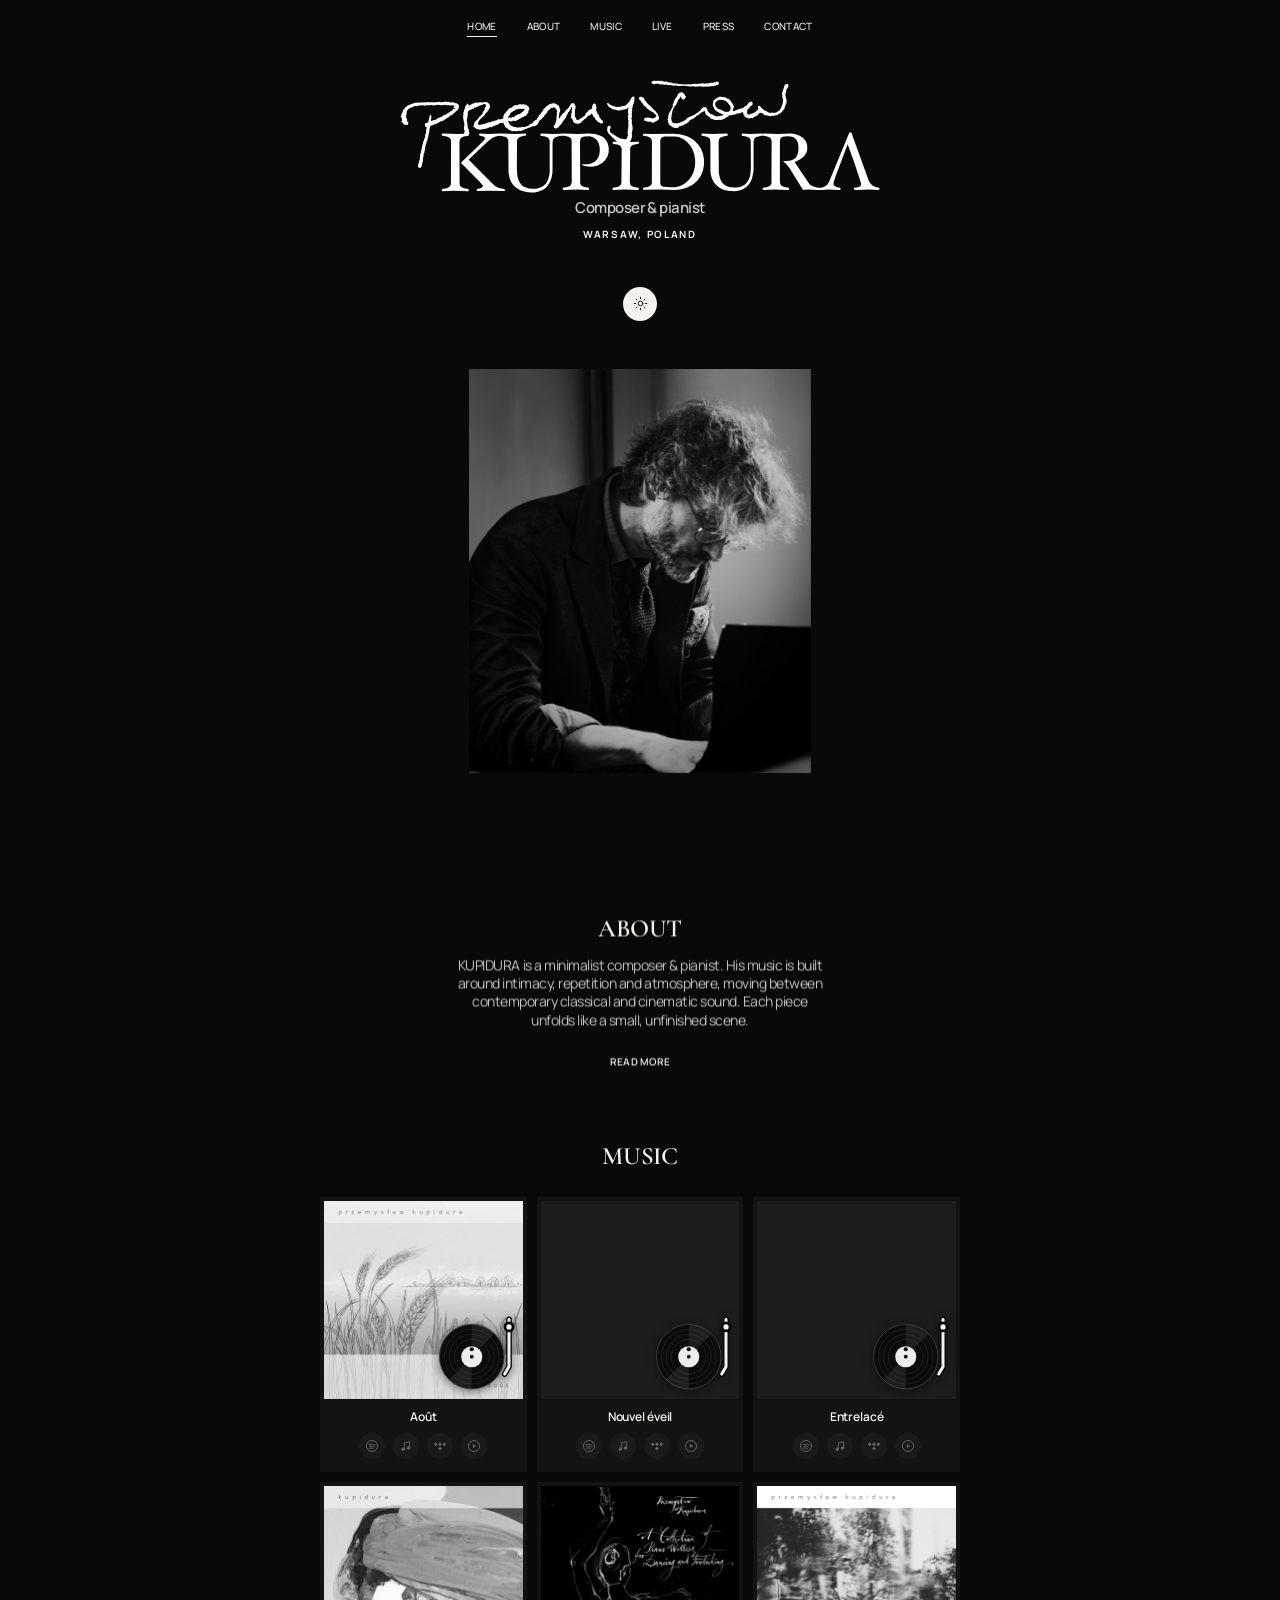
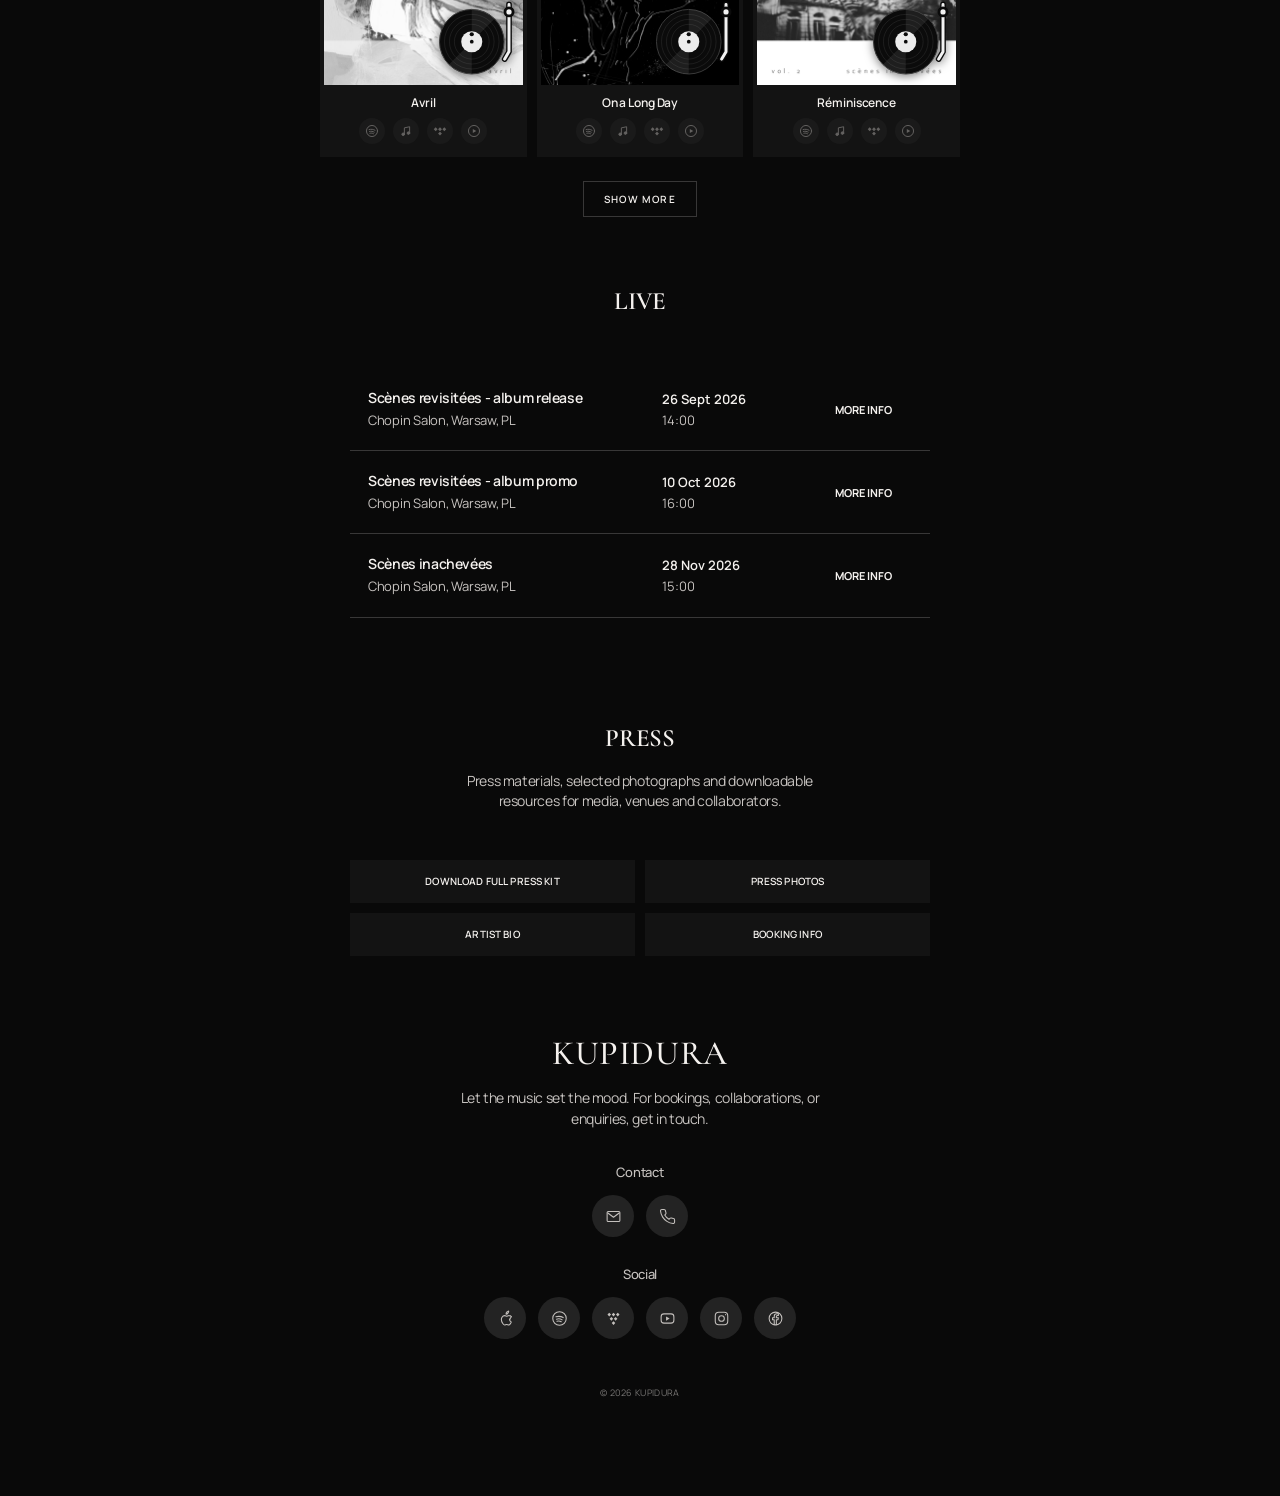
==== commit 374eca6d: "Update index.html" ====
--- a/index.html
+++ b/index.html
@@ -19,7 +19,6 @@
       } catch (error) {}
     </script>
     <link rel="stylesheet" href="styles.css">
-    <link rel="stylesheet" href="press.css">
     <script src="script.js" defer></script>
   </head>
   <body>
@@ -237,48 +236,16 @@
       </section>
 
       <section class="press-section" id="press" aria-labelledby="press-title">
-        <div class="section-panel press-panel">
+        <div class="section-panel">
           <h2 class="section-title" id="press-title" data-reveal>PRESS</h2>
           <p class="press-intro" data-reveal>
             Press materials, selected photographs and downloadable resources for media, venues and collaborators.
           </p>
           <div class="press-actions" data-reveal>
             <a class="press-action" href="press-kit/kupidura-press-kit.zip" download>DOWNLOAD FULL PRESS KIT</a>
-            <a class="press-action" href="press-kit/kupidura-press-photos.zip" download>DOWNLOAD PRESS PHOTOS</a>
-            <a class="press-action" href="press-kit/kupidura-artist-bio.txt" download>DOWNLOAD ARTIST BIO</a>
-            <a class="press-action" href="mailto:contact@kupidura.music">BOOKING ENQUIRIES</a>
-          </div>
-          <div class="press-gallery" aria-label="Press photographs">
-            <figure class="press-card" data-reveal>
-              <a class="press-card-image" href="assets/press/kupidura5.jpg" download aria-label="Download photograph: Kupidura standing beside the piano">
-                <img src="assets/press/kupidura5.jpg" alt="Kupidura standing beside a grand piano" width="1365" height="2048" loading="lazy" decoding="async">
-              </a>
-              <figcaption>Standing beside the piano</figcaption>
-            </figure>
-            <figure class="press-card" data-reveal>
-              <a class="press-card-image" href="assets/press/kupidura3.png" download aria-label="Download photograph: Kupidura at the piano">
-                <img src="assets/press/kupidura3.png" alt="Kupidura playing the piano, seen from the side" width="1024" height="1536" loading="lazy" decoding="async">
-              </a>
-              <figcaption>At the piano</figcaption>
-            </figure>
-            <figure class="press-card" data-reveal>
-              <a class="press-card-image" href="assets/press/kupidura2.jpg" download aria-label="Download sepia photograph: Kupidura playing the piano">
-                <img src="assets/press/kupidura2.jpg" alt="Sepia portrait of Kupidura playing the piano" width="2048" height="1365" loading="lazy" decoding="async">
-              </a>
-              <figcaption>Playing the piano</figcaption>
-            </figure>
-            <figure class="press-card" data-reveal>
-              <a class="press-card-image" href="assets/press/kupidura4.png" download aria-label="Download photograph: Kupidura in a dramatic concert setting">
-                <img src="assets/press/kupidura4.png" alt="Kupidura beside a piano in a dramatic, warmly lit setting" width="1397" height="1126" loading="lazy" decoding="async">
-              </a>
-              <figcaption>Concert portrait</figcaption>
-            </figure>
-            <figure class="press-card" data-reveal>
-              <a class="press-card-image" href="assets/press/kupidura1.jpg" download aria-label="Download black and white photograph: Kupidura at the piano">
-                <img src="assets/press/kupidura1.jpg" alt="Black and white close portrait of Kupidura at the piano" width="1388" height="2048" loading="lazy" decoding="async">
-              </a>
-              <figcaption>Portrait at the piano</figcaption>
-            </figure>
+            <a class="press-action" href="press-kit/kupidura-press-photos.zip" download>PRESS PHOTOS</a>
+            <a class="press-action" href="press-kit/kupidura-artist-bio.txt" download>ARTIST BIO</a>
+            <a class="press-action" href="mailto:contact@kupidura.music">BOOKING INFO</a>
           </div>
         </div>
       </section>
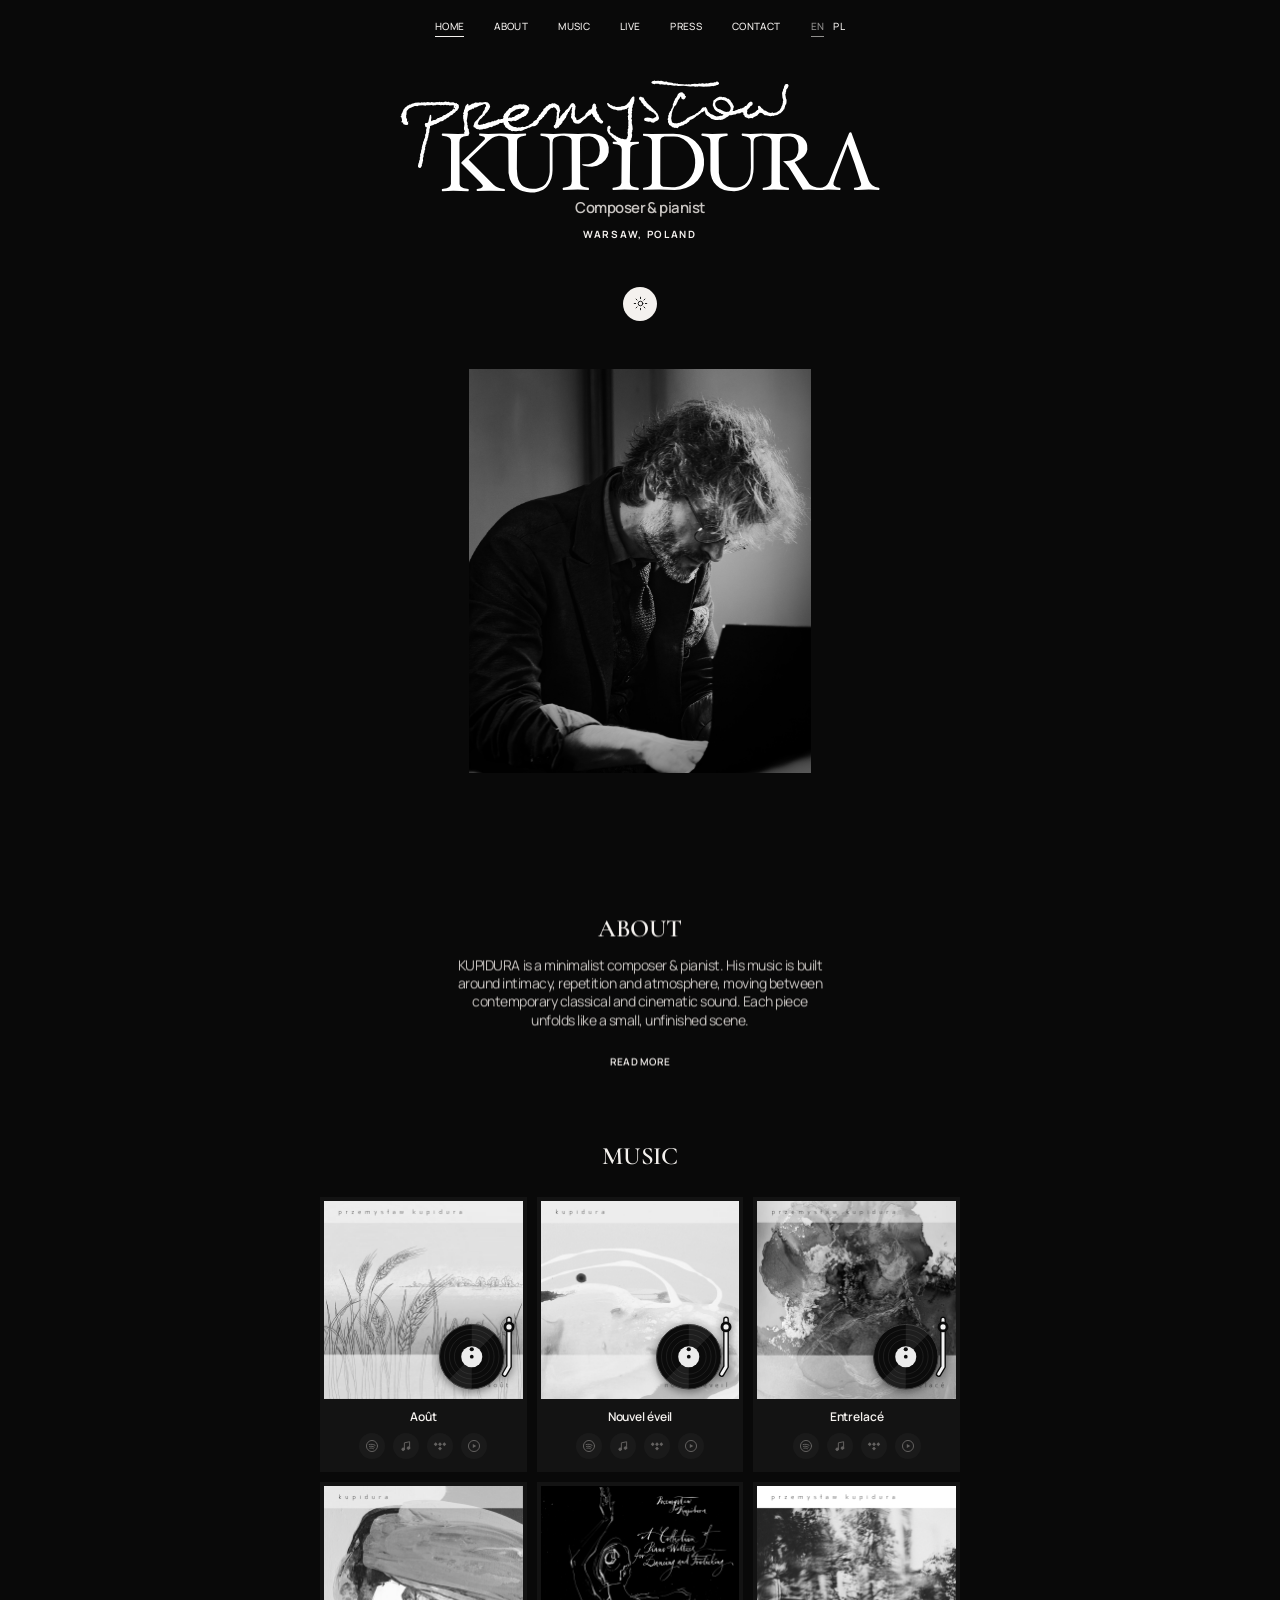
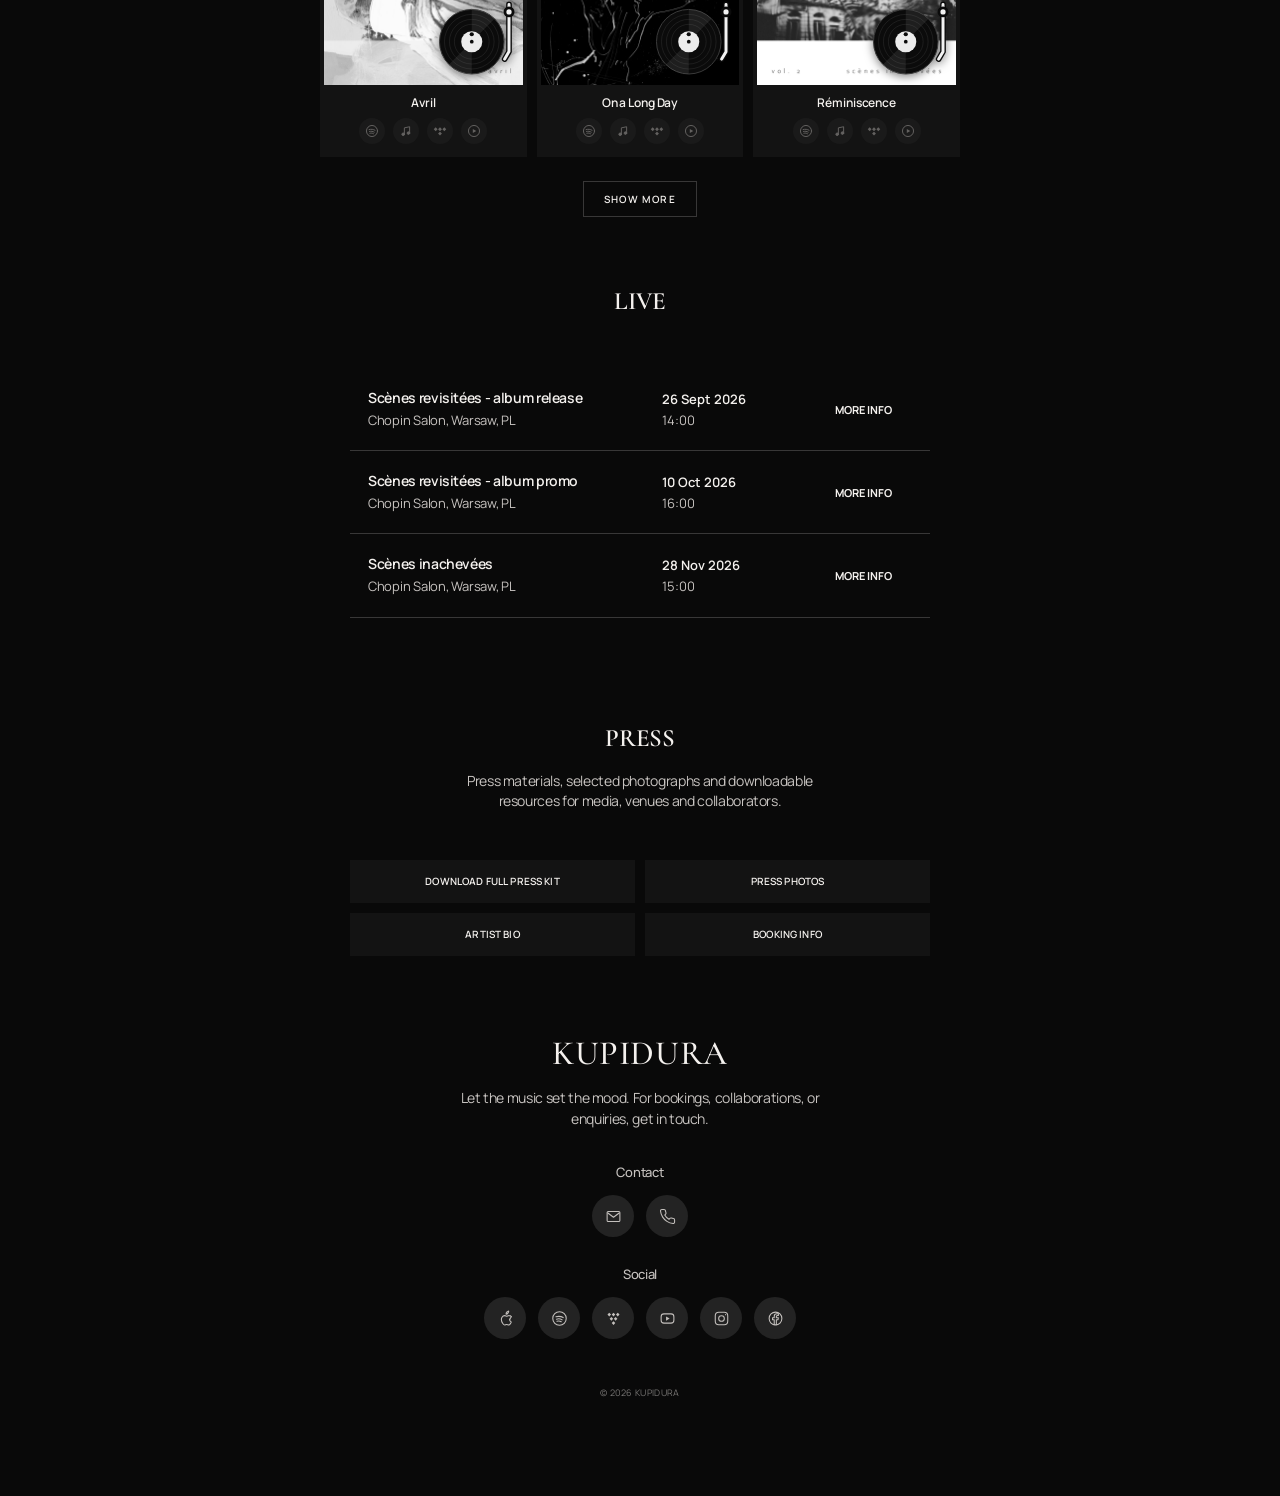
==== commit bb3cfea0: "dodanie PL wersji" ====
--- a/index.html
+++ b/index.html
@@ -6,6 +6,10 @@
     <meta name="theme-color" content="#090909">
     <meta name="description" content="Przemysław Kupidura — composer and pianist based in Warsaw, Poland.">
     <title>KUPIDURA — Composer &amp; Pianist</title>
+
+    <link rel="alternate" hreflang="en" href="https://kupidura.music/">
+    <link rel="alternate" hreflang="pl" href="https://kupidura.music/pl/">
+    <link rel="alternate" hreflang="x-default" href="https://kupidura.music/">
     <link rel="preconnect" href="https://fonts.googleapis.com">
     <link rel="preconnect" href="https://fonts.gstatic.com" crossorigin>
     <link href="https://fonts.googleapis.com/css2?family=Cormorant+Garamond:wght@400;500;600&family=Manrope:wght@300;400;500;600;700&display=swap" rel="stylesheet">
@@ -32,6 +36,11 @@
         <a class="nav-link" href="#live">LIVE</a>
         <a class="nav-link" href="#press">PRESS</a>
         <a class="nav-link" href="#contact">CONTACT</a>
+
+        <div class="language-switch" role="group" aria-label="Language">
+          <span class="nav-link" lang="en" aria-current="page">EN</span>
+          <a class="nav-link" href="pl/" hreflang="pl" lang="pl" aria-label="Polska wersja">PL</a>
+        </div>
       </nav>
     </header>
 
--- a/styles.css
+++ b/styles.css
@@ -1242,3 +1242,15 @@
     animation: none !important;
   }
 }
+
+
+/* Language switch */
+.language-switch {
+  display: inline-flex;
+  align-items: center;
+  gap: 9px;
+}
+
+.language-switch .nav-link[aria-current="page"] {
+  opacity: 0.58;
+}
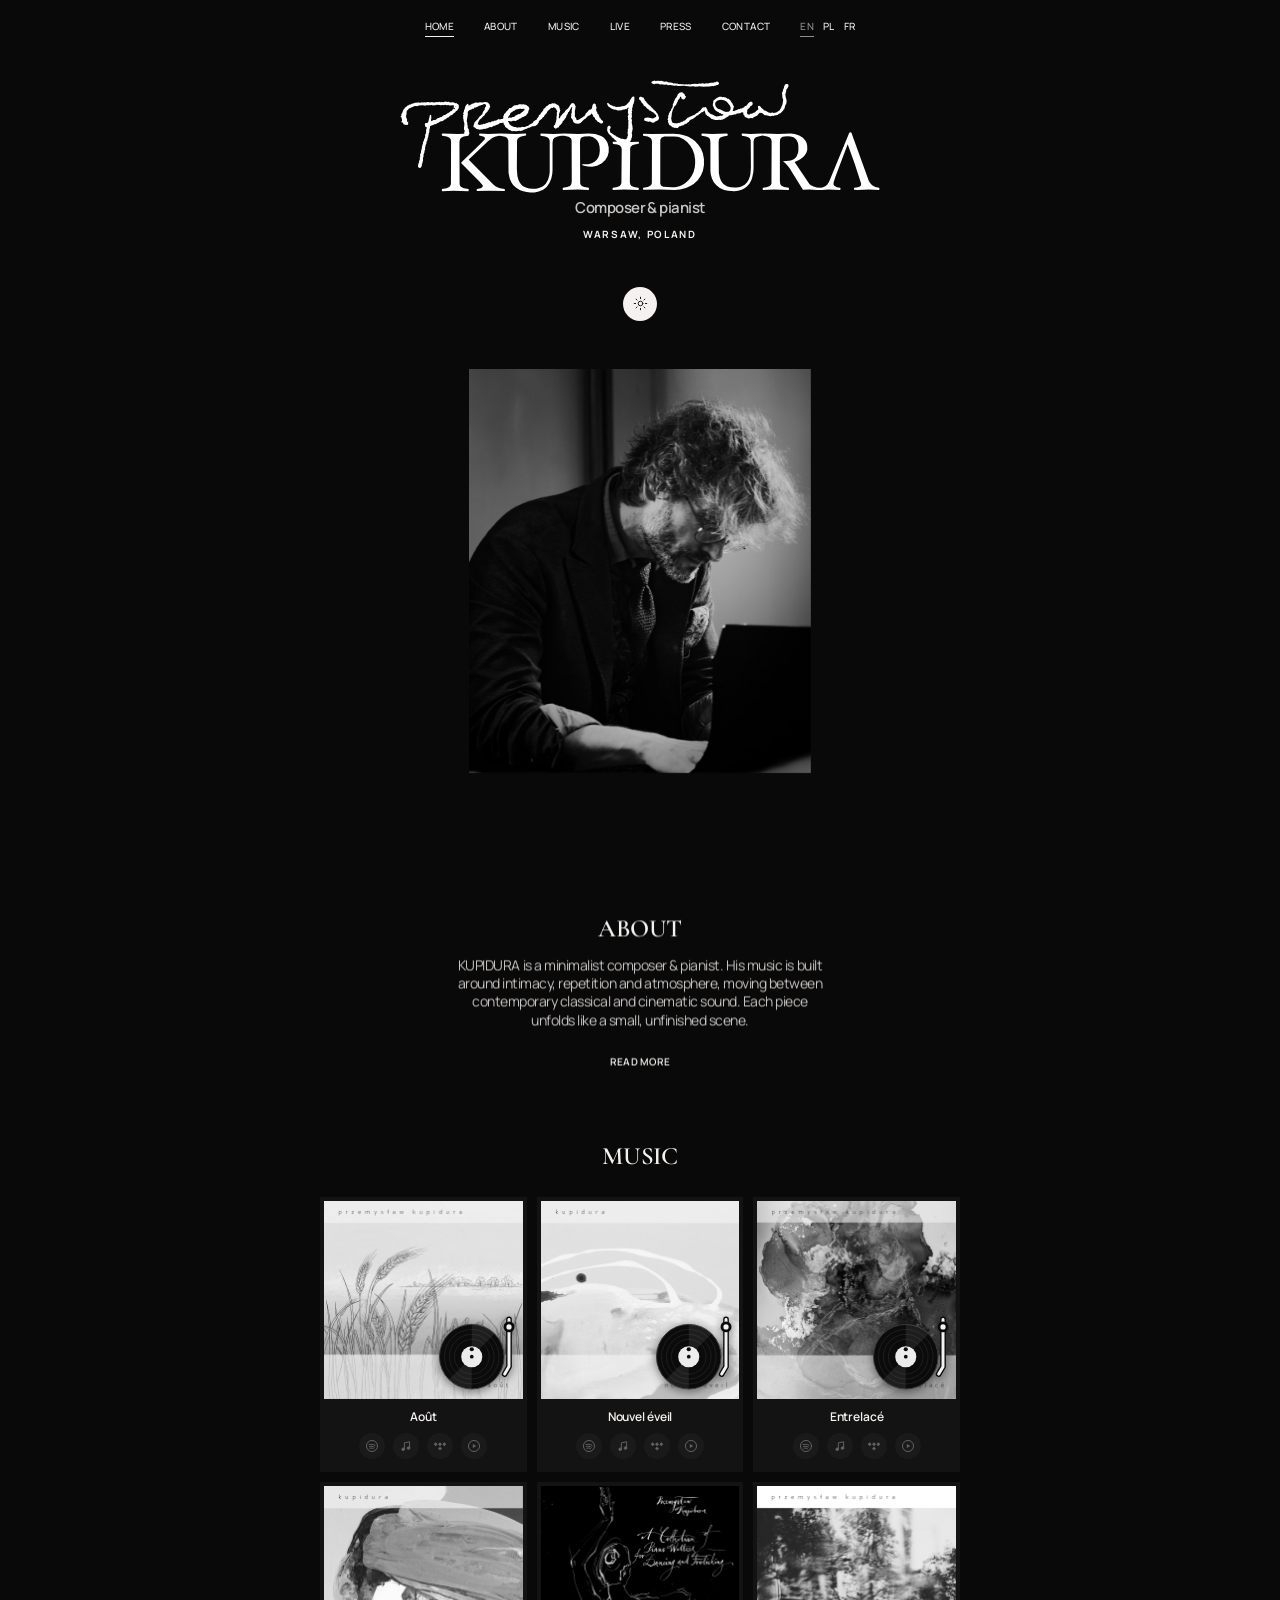
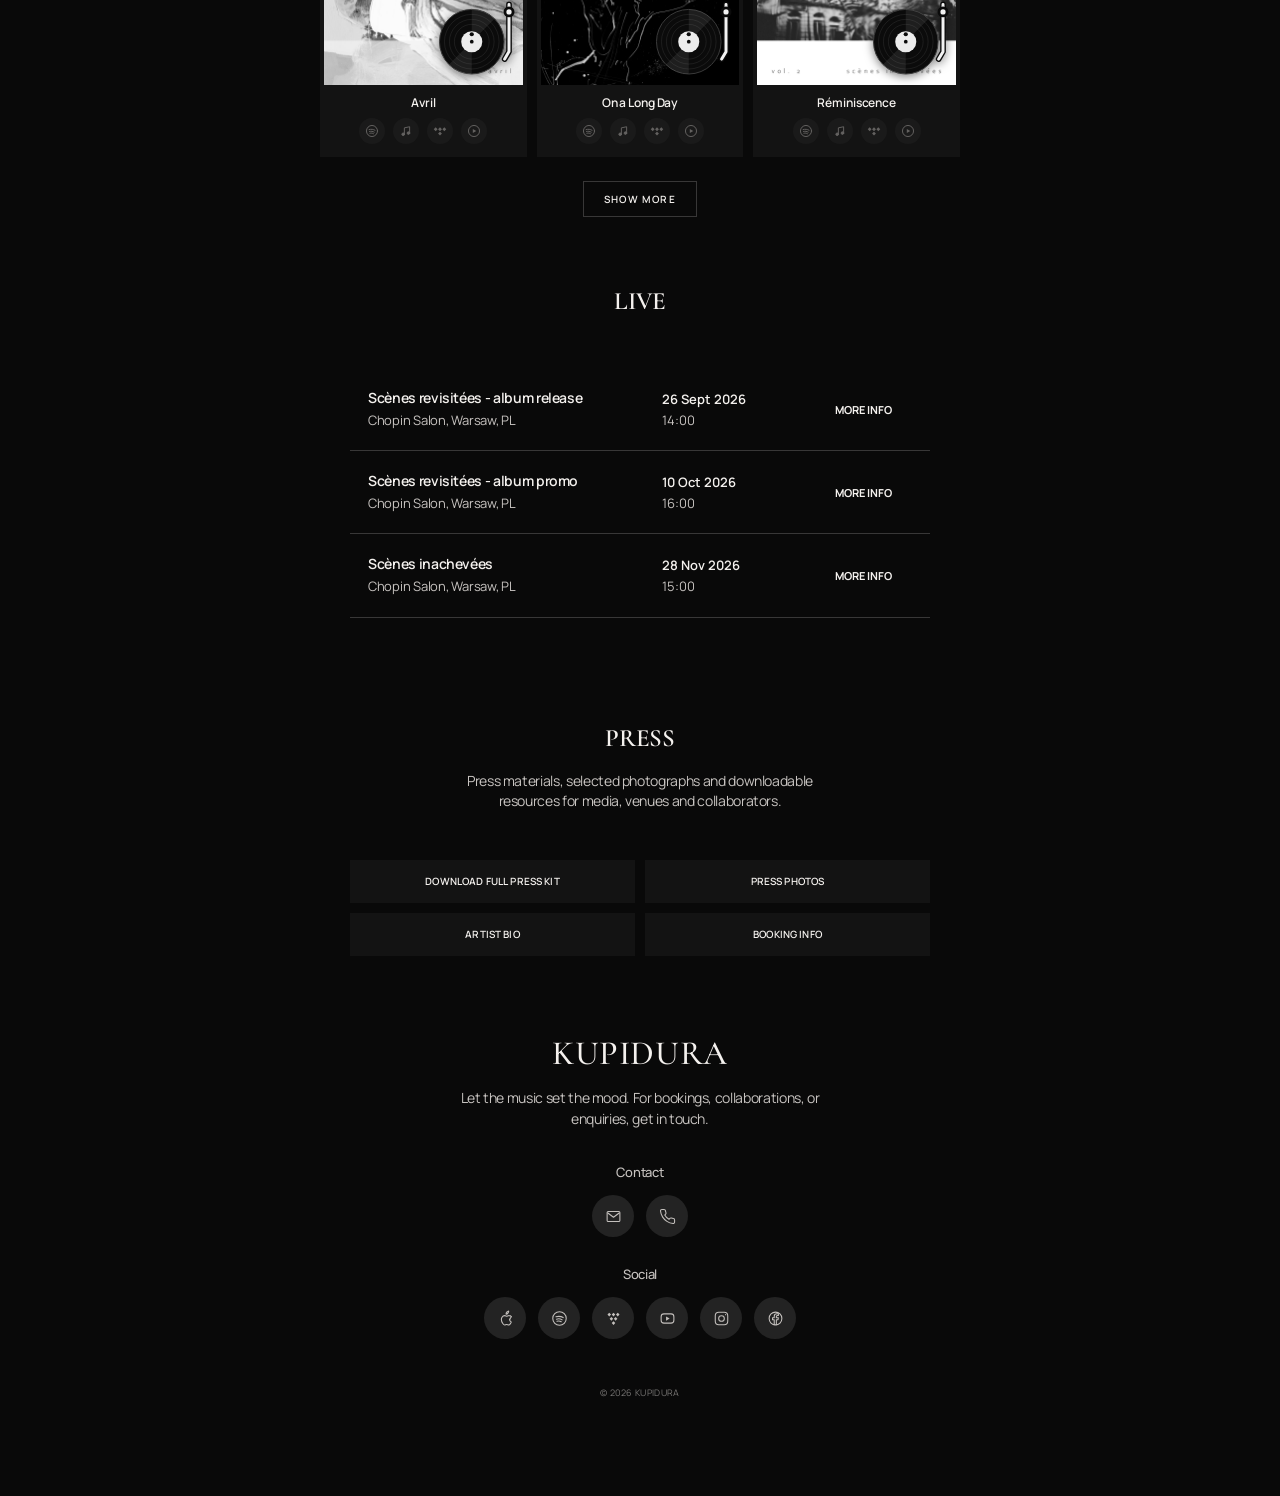
==== commit dc1523c5: "dodanie FR wersji" ====
--- a/index.html
+++ b/index.html
@@ -9,6 +9,7 @@
 
     <link rel="alternate" hreflang="en" href="https://kupidura.music/">
     <link rel="alternate" hreflang="pl" href="https://kupidura.music/pl/">
+    <link rel="alternate" hreflang="fr" href="https://kupidura.music/fr/">
     <link rel="alternate" hreflang="x-default" href="https://kupidura.music/">
     <link rel="preconnect" href="https://fonts.googleapis.com">
     <link rel="preconnect" href="https://fonts.gstatic.com" crossorigin>
@@ -40,6 +41,7 @@
         <div class="language-switch" role="group" aria-label="Language">
           <span class="nav-link" lang="en" aria-current="page">EN</span>
           <a class="nav-link" href="pl/" hreflang="pl" lang="pl" aria-label="Polska wersja">PL</a>
+          <a class="nav-link" href="fr/" hreflang="fr" lang="fr" aria-label="Version française">FR</a>
         </div>
       </nav>
     </header>
